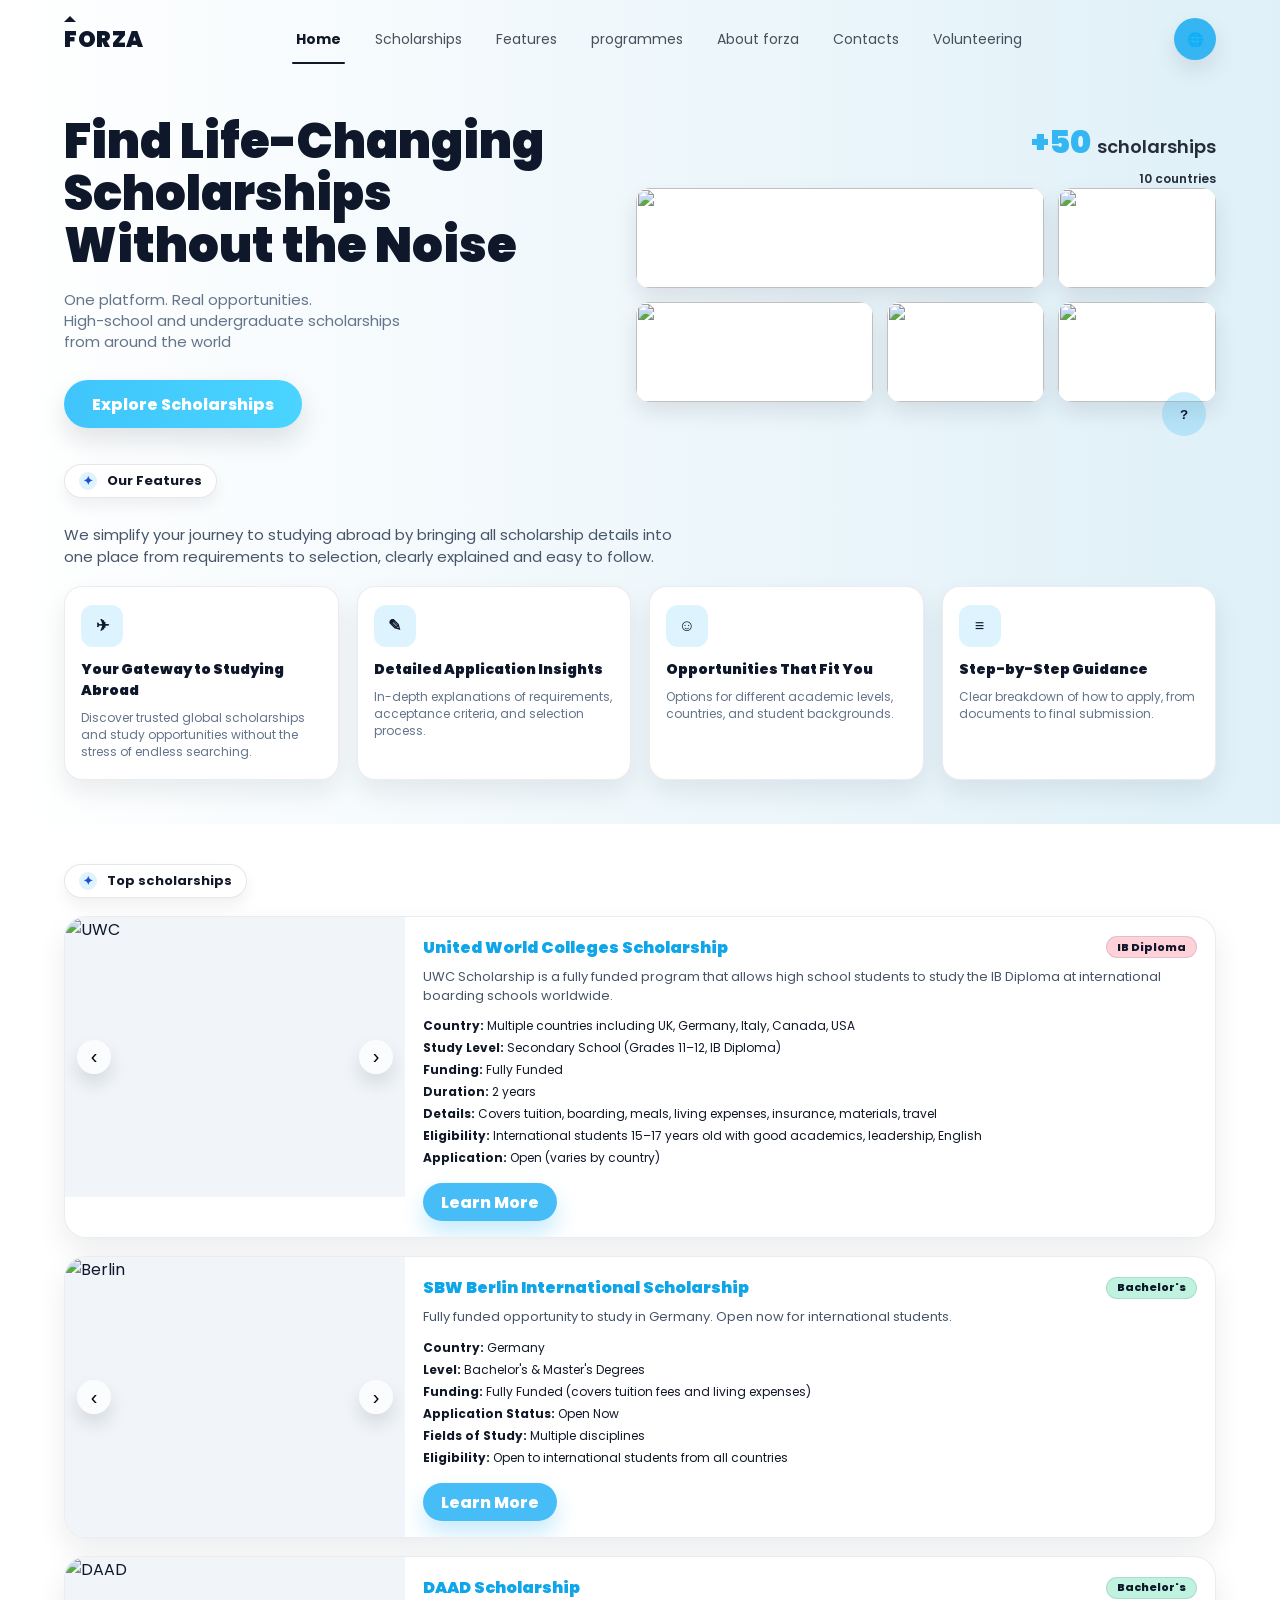
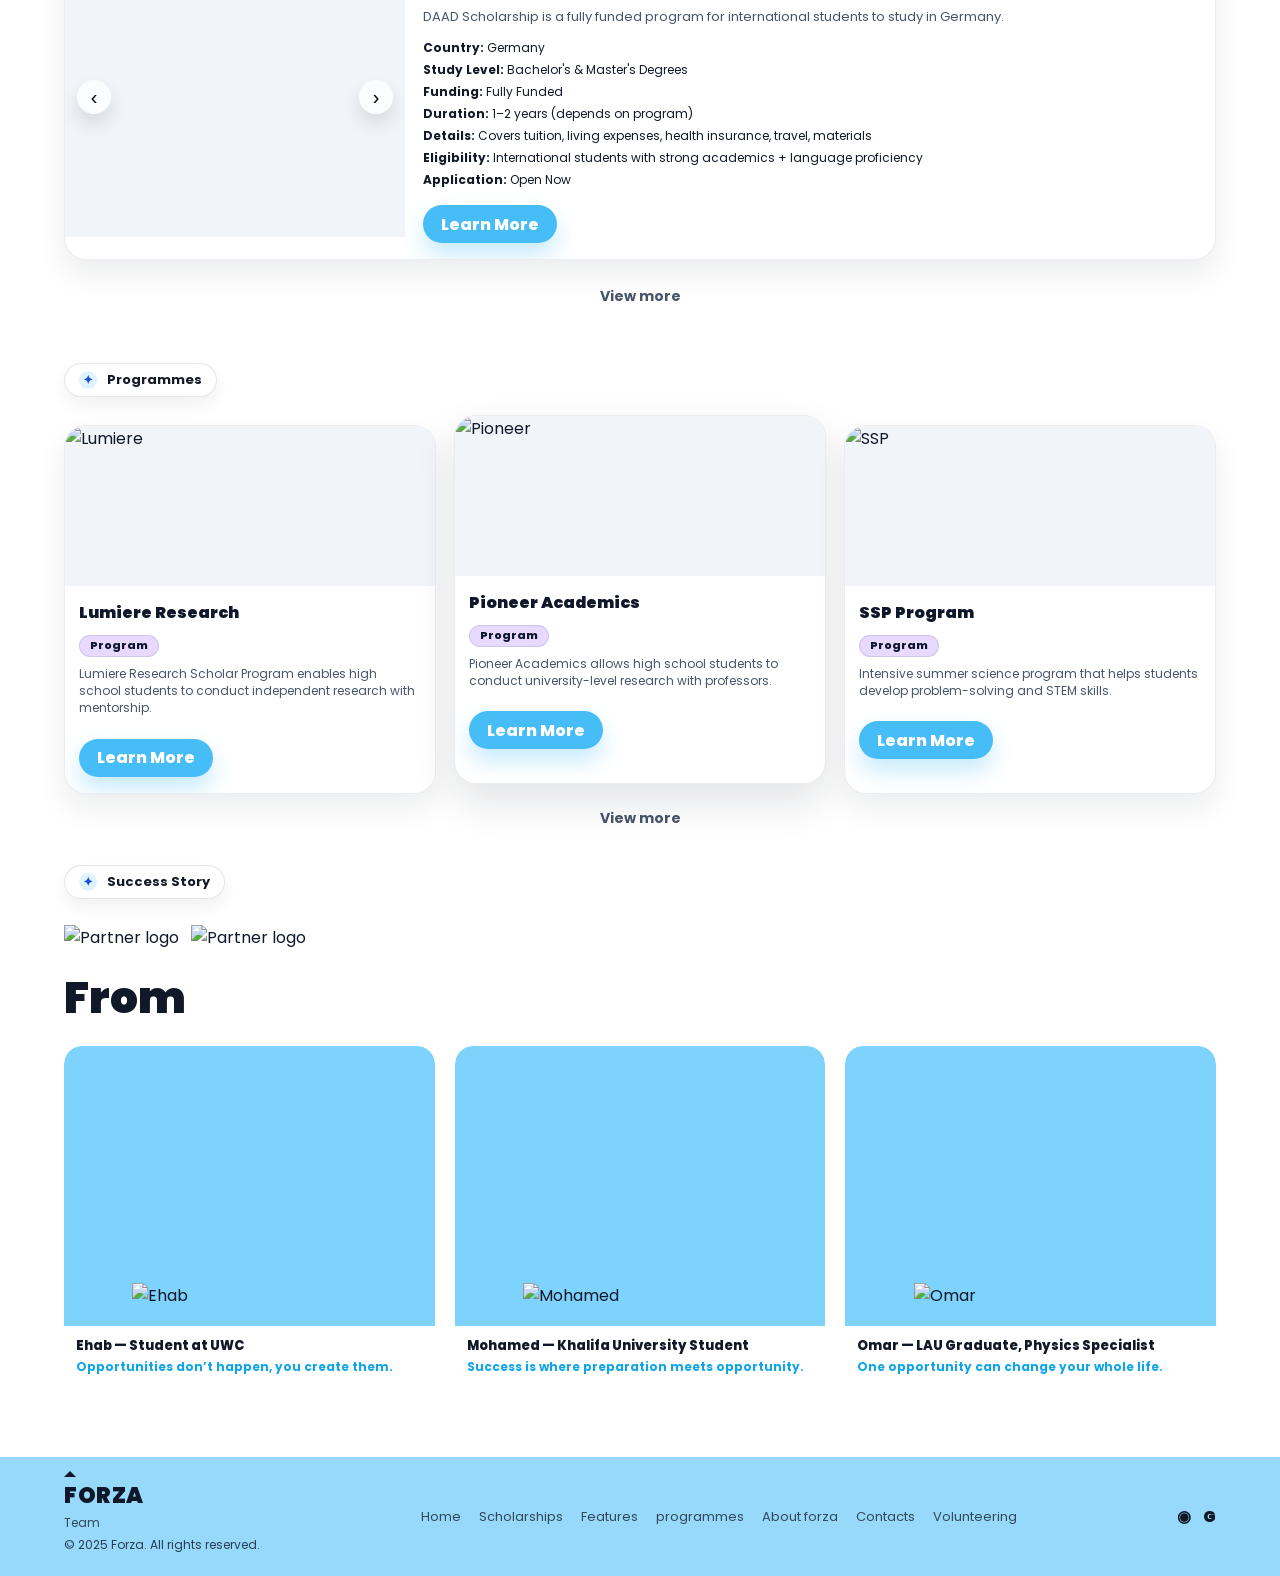
==== index.html @ 394e7336 "0.0.22" ====
<!DOCTYPE html>
<html lang="en">
<head>
  <meta charset="UTF-8" />
  <meta name="viewport" content="width=device-width, initial-scale=1.0" />
  <title>FORZA</title>
  <link rel="preconnect" href="https://fonts.googleapis.com">
  <link rel="preconnect" href="https://fonts.gstatic.com" crossorigin>
  <link href="https://fonts.googleapis.com/css2?family=Poppins:wght@400;600;700;800;900&display=swap" rel="stylesheet">
  <link rel="stylesheet" href="./css/style.css" />
</head>
<body>

  <!-- HERO (Navbar + First Section) -->
  <section class="hero">
    <div class="hero-inner">

      <header class="nav">
        <div class="brand">
          <span class="brand-logo">FORZA</span>
        </div>

        <nav class="nav-links">
          <a class="active" href="#">Home</a>
          <a href="scholarships.html">Scholarships</a>
          <a href="#features">Features</a>
          <a href="programmes.html">programmes</a>
          <a href="#about">About forza</a>
          <a href="#contacts">Contacts</a>
          <a href="volunteering.html">Volunteering</a>
        </nav>

        <div class="nav-actions">
          <button class="lang-btn" aria-label="Language">🌐</button>
        </div>
      </header>

      <div class="hero-grid">
        <div class="hero-left">
          <h1>
            Find Life-Changing Scholarships<br />
            Without the Noise
          </h1>

          <p class="hero-sub">
            One platform. Real opportunities.<br />
            High-school and undergraduate scholarships<br />
            from around the world
          </p>

          <a class="cta" href="scholarships.html">Explore Scholarships</a>
        </div>

        <div class="hero-right">
          <div class="hero-metrics">
            <div class="metric-line">
              <span class="plus">+50</span>
              <span class="label">scholarships</span>
            </div>
            <div class="small">10 countries</div>
          </div>

          <div class="collage" aria-hidden="true">
            <div class="tile tile-1">
              <img src="https://placehold.co/900x450/jpg?text=Campus+1" alt="" />
            </div>
            <div class="tile tile-2">
              <img src="https://placehold.co/450x450/jpg?text=Campus+2" alt="" />
            </div>

            <div class="tile tile-3">
              <img src="https://placehold.co/520x450/jpg?text=Campus+3" alt="" />
            </div>
            <div class="tile tile-4">
              <img src="https://placehold.co/820x450/jpg?text=Campus+4" alt="" />
            </div>
            <div class="tile tile-5">
              <img src="https://placehold.co/450x450/jpg?text=Campus+5" alt="" />
            </div>
          </div>

          <button class="help-fab" title="Help">?</button>
        </div>
      </div>

      <!-- Features pill like screenshot -->
      <div class="pill-row" id="features">
        <span class="pill">
          <span class="pill-dot">✦</span>
          Our Features
        </span>
      </div>

      <!-- Intro text under pill -->
      <p class="section-intro">
        We simplify your journey to studying abroad by bringing all scholarship details into<br />
        one place from requirements to selection, clearly explained and easy to follow.
      </p>

      <!-- 4 feature cards -->
      <div class="feature-grid">
        <div class="feature-card">
          <div class="feature-ic">✈</div>
          <h3>Your Gateway to Studying Abroad</h3>
          <p>Discover trusted global scholarships and study opportunities without the stress of endless searching.</p>
        </div>

        <div class="feature-card">
          <div class="feature-ic">✎</div>
          <h3>Detailed Application Insights</h3>
          <p>In-depth explanations of requirements, acceptance criteria, and selection process.</p>
        </div>

        <div class="feature-card">
          <div class="feature-ic">☺</div>
          <h3>Opportunities That Fit You</h3>
          <p>Options for different academic levels, countries, and student backgrounds.</p>
        </div>

        <div class="feature-card">
          <div class="feature-ic">≡</div>
          <h3>Step-by-Step Guidance</h3>
          <p>Clear breakdown of how to apply, from documents to final submission.</p>
        </div>
      </div>

    </div>
  </section>

  <!-- MAIN BODY -->
  <main class="page">

    <!-- Top scholarships pill -->
    <div class="pill-row">
      <span class="pill">
        <span class="pill-dot">✦</span>
        Top scholarships
      </span>
    </div>

    <!-- scholarships list (3 cards) -->
    <section class="list-stack">

      <!-- Card 1 -->
      <article class="wide-card">
        <div class="wide-media">
          <img src="https://placehold.co/900x520/jpg?text=UWC" alt="UWC" />
          <button class="nav-arrow left" aria-label="prev">‹</button>
          <button class="nav-arrow right" aria-label="next">›</button>
        </div>

        <div class="wide-body">
          <div class="wide-top">
            <h3 class="wide-title">United World Colleges Scholarship</h3>
            <span class="tag pink">IB Diploma</span>
          </div>
          <p class="wide-desc">
            UWC Scholarship is a fully funded program that allows high school students to study the IB Diploma at international boarding schools worldwide.
          </p>

          <div class="wide-meta">
            <p><b>Country:</b> Multiple countries including UK, Germany, Italy, Canada, USA</p>
            <p><b>Study Level:</b> Secondary School (Grades 11–12, IB Diploma)</p>
            <p><b>Funding:</b> Fully Funded</p>
            <p><b>Duration:</b> 2 years</p>
            <p><b>Details:</b> Covers tuition, boarding, meals, living expenses, insurance, materials, travel</p>
            <p><b>Eligibility:</b> International students 15–17 years old with good academics, leadership, English</p>
            <p><b>Application:</b> Open (varies by country)</p>
          </div>

          <a class="btn" href="scholarship-details.html?id=uwc">Learn More</a>
        </div>
      </article>

      <!-- Card 2 -->
      <article class="wide-card">
        <div class="wide-media">
          <img src="https://placehold.co/900x520/jpg?text=Berlin" alt="Berlin" />
          <button class="nav-arrow left" aria-label="prev">‹</button>
          <button class="nav-arrow right" aria-label="next">›</button>
        </div>

        <div class="wide-body">
          <div class="wide-top">
            <h3 class="wide-title">SBW Berlin International Scholarship</h3>
            <span class="tag green">Bachelor's</span>
          </div>
          <p class="wide-desc">
            Fully funded opportunity to study in Germany. Open now for international students.
          </p>

          <div class="wide-meta">
            <p><b>Country:</b> Germany</p>
            <p><b>Level:</b> Bachelor's &amp; Master's Degrees</p>
            <p><b>Funding:</b> Fully Funded (covers tuition fees and living expenses)</p>
            <p><b>Application Status:</b> Open Now</p>
            <p><b>Fields of Study:</b> Multiple disciplines</p>
            <p><b>Eligibility:</b> Open to international students from all countries</p>
          </div>

          <a class="btn" href="scholarship-details.html?id=sbw">Learn More</a>
        </div>
      </article>

      <!-- Card 3 -->
      <article class="wide-card">
        <div class="wide-media">
          <img src="https://placehold.co/900x520/jpg?text=DAAD" alt="DAAD" />
          <button class="nav-arrow left" aria-label="prev">‹</button>
          <button class="nav-arrow right" aria-label="next">›</button>
        </div>

        <div class="wide-body">
          <div class="wide-top">
            <h3 class="wide-title">DAAD Scholarship</h3>
            <span class="tag green">Bachelor's</span>
          </div>
          <p class="wide-desc">
            DAAD Scholarship is a fully funded program for international students to study in Germany.
          </p>

          <div class="wide-meta">
            <p><b>Country:</b> Germany</p>
            <p><b>Study Level:</b> Bachelor's &amp; Master's Degrees</p>
            <p><b>Funding:</b> Fully Funded</p>
            <p><b>Duration:</b> 1–2 years (depends on program)</p>
            <p><b>Details:</b> Covers tuition, living expenses, health insurance, travel, materials</p>
            <p><b>Eligibility:</b> International students with strong academics + language proficiency</p>
            <p><b>Application:</b> Open Now</p>
          </div>

          <a class="btn" href="scholarship-details.html?id=daad">Learn More</a>
        </div>
      </article>

      <div class="view-more-wrap">
        <a class="view-more" href="scholarships.html">View more</a>
      </div>
    </section>

    <!-- Programmes pill -->
    <div class="pill-row">
      <span class="pill">
        <span class="pill-dot">✦</span>
        Programmes
      </span>
    </div>

    <!-- programmes carousel-like row -->
    <section class="program-row">
      <article class="program-card">
        <div class="program-img">
          <img src="https://placehold.co/640x280/png?text=LUMIERE" alt="Lumiere" />
        </div>
        <div class="program-body">
          <h4>Lumiere Research</h4>
          <span class="tag purple">Program</span>
          <p>Lumiere Research Scholar Program enables high school students to conduct independent research with mentorship.</p>
          <a class="btn" href="program-details.html?id=lumiere">Learn More</a>
        </div>
      </article>

      <article class="program-card active">
        <div class="program-img">
          <img src="https://placehold.co/640x280/png?text=Pioneer" alt="Pioneer" />
        </div>
        <div class="program-body">
          <h4>Pioneer Academics</h4>
          <span class="tag purple">Program</span>
          <p>Pioneer Academics allows high school students to conduct university-level research with professors.</p>
          <a class="btn" href="program-details.html?id=pioneer">Learn More</a>
        </div>
      </article>

      <article class="program-card">
        <div class="program-img">
          <img src="https://placehold.co/640x280/png?text=SSP" alt="SSP" />
        </div>
        <div class="program-body">
          <h4>SSP Program</h4>
          <span class="tag purple">Program</span>
          <p>Intensive summer science program that helps students develop problem-solving and STEM skills.</p>
          <a class="btn" href="program-details.html?id=ssp">Learn More</a>
        </div>
      </article>
    </section>

    <div class="view-more-wrap">
      <a class="view-more" href="programmes.html">View more</a>
    </div>

    <!-- Success Story pill -->
    <div class="pill-row">
      <span class="pill">
        <span class="pill-dot">✦</span>
        Success Story
      </span>
    </div>

    <section class="success">
      <div class="success-logos">
        <img src="https://via.placeholder.com/120x40?text=Logo+1" alt="Partner logo" />
        <img src="https://via.placeholder.com/120x40?text=Logo+2" alt="Partner logo" />
      </div>
      <h2 class="success-title">From</h2>

      <div class="success-grid">
        <article class="person-card">
          <div class="person-photo">
            <img src="https://placehold.co/480x560/png?text=Ehab" alt="Ehab" />
          </div>
          <div class="person-info">
            <h4>Ehab — Student at UWC</h4>
            <p class="quote">Opportunities don’t happen, you create them.</p>
          </div>
        </article>

        <article class="person-card">
          <div class="person-photo">
            <img src="https://placehold.co/480x560/png?text=Mohamed" alt="Mohamed" />
          </div>
          <div class="person-info">
            <h4>Mohamed — Khalifa University Student</h4>
            <p class="quote">Success is where preparation meets opportunity.</p>
          </div>
        </article>

        <article class="person-card">
          <div class="person-photo">
            <img src="https://placehold.co/480x560/png?text=Omar" alt="Omar" />
          </div>
          <div class="person-info">
            <h4>Omar — LAU Graduate, Physics Specialist</h4>
            <p class="quote">One opportunity can change your whole life.</p>
          </div>
        </article>
      </div>
    </section>

  </main>

  <!-- Footer -->
  <footer class="footer">
    <div class="footer-inner">
      <div class="footer-left">
        <div class="brand-logo">FORZA</div>
        <a class="footer-team" href="team.html">Team</a>
        <div class="copy">© 2025 Forza. All rights reserved.</div>
      </div>

      <nav class="footer-links">
        <a href="#">Home</a>
        <a href="scholarships.html">Scholarships</a>
        <a href="#features">Features</a>
        <a href="programmes.html">programmes</a>
        <a href="#about">About forza</a>
        <a href="#contacts">Contacts</a>
        <a href="volunteering.html">Volunteering</a>
      </nav>

      <div class="footer-icons">
        <span class="ico">◉</span>
        <span class="ico">G</span>
      </div>
    </div>
  </footer>

</body>
</html>
---- css/style.css ----
/* style.css */
:root{
  --hero-bg: #dff0f8;          /* background زي الصورة */
  --text: #0f172a;
  --muted: #475569;
  --primary: #46bdf6;
  --shadow: 0 12px 26px rgba(15, 23, 42, 0.12);
  --shadow-soft: 0 10px 22px rgba(15, 23, 42, 0.10);
}

*{ box-sizing: border-box; }

body{
  margin:0;
  font-family: 'Poppins', Arial, sans-serif;
  color: var(--text);
}

/* Full width hero */
.hero{
  /* gradient from white to light blue like screenshot */
  background: linear-gradient(90deg, #ffffff 0%, #dff0f8 100%);
  padding-bottom: 28px;
}

.hero-inner{
  width: 100%;
  padding-left: clamp(24px, 5vw, 64px);
  padding-right: clamp(24px, 5vw, 64px);
  padding-top: 18px;
}

/* NAV */
.nav{
  display:flex;
  align-items:center;
  justify-content:space-between;
  gap: 18px;
}

.brand-logo{
  font-weight: 900;
  letter-spacing: .5px;
  font-size: 22px;
  position: relative;
}
.brand-logo::before{
  content: '';
  position: absolute;
  top: -8px;
  left: 0;
  width: 0;
  height: 0;
  border-left: 6px solid transparent;
  border-right: 6px solid transparent;
  border-bottom: 6px solid #111827;
}

.nav-links{
  display:flex;
  gap: 26px;
  align-items:center;
  font-size: 14px;
}

.nav-links a{
  text-decoration:none;
  color:#111827;
  opacity:.75;
  position:relative;
  padding: 8px 4px;
  transition: opacity 0.2s;
}
.nav-links a:hover{
  opacity: 1;
}

.nav-links a.active{
  opacity: 1;
  font-weight: 700;
}

.nav-links a.active::after{
  content:"";
  position:absolute;
  left:0; right:0;
  height:2px;
  bottom:-6px;
  background:#111827;
  border-radius: 999px;
}

.nav-actions{
  display:flex;
  align-items:center;
  gap: 12px;
}

.lang-btn{
  width: 42px;
  height: 42px;
  border-radius: 999px;
  border: none;
  background: #35b6f3;
  color: white;
  font-weight: 800;
  box-shadow: var(--shadow-soft);
  cursor:pointer;
}

/* HERO GRID */
.hero-grid{
  display:grid;
  grid-template-columns: 1.05fr 1fr;
  gap: 18px;
  align-items:start;
  padding-top: 56px;
}

/* LEFT */
.hero-left h1{
  font-size: 48px;
  line-height: 1.08;
  margin: 0 0 18px 0;
  font-weight: 900;
}

.hero-sub{
  margin: 0 0 28px 0;
  color: #64748b;
  line-height: 1.4;
  font-size: 15px;
}

.cta{
  display:inline-flex;
  align-items:center;
  justify-content:center;
  height: 48px;
  padding: 0 28px;
  border-radius: 999px;
  background: linear-gradient(90deg, #3fc5fb 0%, #4ad4ff 100%);
  color: white;
  font-weight: 800;
  text-decoration:none;
  box-shadow: var(--shadow);
  transition: transform 0.2s, box-shadow 0.2s;
}
.cta:hover{
  transform: translateY(-2px);
  box-shadow: 0 16px 36px rgba(15,23,42,.15);
}

/* RIGHT */
.hero-right{
  position: relative;
  min-height: 330px;
}

.hero-metrics{
  position:absolute;
  right: 0;
  top: 2px;
  text-align:right;
}

.metric-line{
  font-size: 32px;
  font-weight: 900;
  display:flex;
  gap: 6px;
  justify-content:flex-end;
  align-items:baseline;
}
.metric-line .label{
  font-size: 18px;
  font-weight: 600;
  opacity: 0.9;
}

.metric-line .plus{ color: #34b6f3; }
.metric-line .label{ color:#111827; }

.hero-metrics .small{
  margin-top: 4px;
  font-size: 12px;
  color:#111827;
  font-weight: 600;
  opacity: 0.9;
}

/* Collage: 2 tiles فوق + 3 تحت */
.collage{
  position: absolute;
  right: 0;
  top: 72px;
  width: 580px;
  display:grid;
  grid-template-columns: 1.5fr 1fr 1fr;
  grid-template-rows: 100px 100px;
  gap: 14px;
}

.tile{
  border-radius: 14px;
  overflow:hidden;
  background:#fff;
  box-shadow: var(--shadow-soft);
}

.tile img{
  width:100%;
  height:100%;
  object-fit: cover;
  display:block;
}

/* placement like screenshot */
.tile-1{ grid-column: 1 / 3; grid-row: 1; }
.tile-2{ grid-column: 3; grid-row: 1; }
.tile-3{ grid-column: 1; grid-row: 2; }
.tile-4{ grid-column: 2 / 3; grid-row: 2; }
.tile-5{ grid-column: 3; grid-row: 2; }

.help-fab{
  position:absolute;
  right: 10px;
  bottom: 10px;
  width: 44px;
  height: 44px;
  border-radius: 999px;
  border:none;
  background: rgba(53,182,243,.25);
  color:#0f172a;
  font-weight: 900;
  cursor:pointer;
}

/* Responsive */
@media (max-width: 980px){
  .hero-grid{ grid-template-columns: 1fr; }
  .hero-right{ min-height: 280px; }
  .collage{ position:relative; top: 18px; width: 100%; max-width: 520px; }
  .hero-metrics{ position:relative; text-align:left; right:auto; }
  .metric-line{ justify-content:flex-start; }
  .nav-links{ display:none; } /* optional: hide links on small screens */
}
/* ===== Page sections below hero ===== */
.page{
  background: #ffffff;
  padding: 22px clamp(24px, 5vw, 64px) 40px;
}

/* Pills */
.pill-row{
  padding: 18px 0;
}

.pill{
  display:inline-flex;
  align-items:center;
  gap: 10px;
  height: 34px;
  padding: 0 14px;
  border-radius: 999px;
  border: 1px solid rgba(15,23,42,.10);
  background: #ffffff;
  box-shadow: 0 8px 16px rgba(15,23,42,.06);
  font-size: 13px;
  font-weight: 700;
  color:#111827;
}
.pill-dot{
  width: 18px;
  height: 18px;
  display:inline-flex;
  align-items:center;
  justify-content:center;
  border-radius: 999px;
  background: rgba(70,189,246,.18);
  color:#1d4ed8;
  font-size: 12px;
}

/* Section intro under features pill (in hero) */
.section-intro{
  margin: 8px 0 18px;
  color: #475569;
  line-height: 1.45;
  font-size: 15px;
}

/* Feature cards */
.feature-grid{
  display:grid;
  grid-template-columns: repeat(4, minmax(0, 1fr));
  gap: 18px;
  margin-top: 10px;
  padding-bottom: 16px;
}
.feature-card{
  background:#fff;
  border: 1px solid rgba(15,23,42,.08);
  border-radius: 18px;
  padding: 18px 16px;
  box-shadow: 0 12px 26px rgba(15,23,42,.08);
  min-height: 150px;
}
.feature-ic{
  width: 42px;
  height: 42px;
  border-radius: 12px;
  background: rgba(70,189,246,.18);
  display:flex;
  align-items:center;
  justify-content:center;
  font-weight: 900;
  margin-bottom: 12px;
}
.feature-card h3{
  margin: 0 0 8px;
  font-size: 14px;
  font-weight: 900;
}
.feature-card p{
  margin: 0;
  color:#64748b;
  font-size: 12px;
  line-height: 1.45;
}

/* Scholarships list (wide cards) */
.list-stack{
  display:flex;
  flex-direction:column;
  gap: 18px;
  padding-bottom: 20px;
}

.wide-card{
  background:#fff;
  border: 1px solid rgba(15,23,42,.08);
  border-radius: 22px;
  display:grid;
  grid-template-columns: 340px 1fr;
  overflow:hidden;
  box-shadow: 0 14px 30px rgba(15,23,42,.08);
  align-items:start;
}

.wide-media{
  position:relative;
  background:#f1f5f9;
  height: 280px;
  min-width: 340px;
}
.wide-media img{
  width:100%;
  height:100%;
  object-fit:cover;
  display:block;
}

.nav-arrow{
  position:absolute;
  top:50%;
  transform: translateY(-50%);
  width: 34px;
  height: 34px;
  border-radius: 999px;
  border:none;
  background: rgba(255,255,255,.7);
  box-shadow: 0 10px 18px rgba(15,23,42,.12);
  font-size: 20px;
  cursor:pointer;
}
.nav-arrow.left{ left: 12px; }
.nav-arrow.right{ right: 12px; }

.wide-body{
  padding: 18px 18px 16px;
}

.wide-top{
  display:flex;
  align-items:center;
  justify-content:space-between;
  gap: 10px;
}
.wide-title{
  margin:0;
  font-size: 16px;
  font-weight: 900;
  color:#0ea5e9;
}
.wide-desc{
  margin: 8px 0 12px;
  color:#475569;
  font-size: 13px;
  line-height: 1.45;
}
.wide-meta p{
  margin: 4px 0;
  font-size: 12px;
  color:#111827;
}
.wide-meta b{ color:#111827; }

.tag{
  display:inline-flex;
  align-items:center;
  height: 22px;
  padding: 0 10px;
  border-radius: 999px;
  font-size: 11px;
  font-weight: 800;
  border: 1px solid rgba(15,23,42,.10);
}
.tag.pink{ background: #ffd1d8; }
.tag.green{ background: #bff3df; }
.tag.purple{ background: #e7d9ff; }

.btn{
  display:inline-flex;
  align-items:center;
  justify-content:center;
  height: 38px;
  padding: 0 18px;
  border-radius: 999px;
  background: #46bdf6;
  color:#fff;
  text-decoration:none;
  font-weight: 800;
  margin-top: 12px;
  box-shadow: 0 12px 22px rgba(70,189,246,.30);
}

.view-more-wrap{
  display:flex;
  justify-content:center;
  padding: 8px 0 18px;
}
.view-more{
  color:#475569;
  text-decoration:none;
  font-size: 14px;
  font-weight: 700;
}

/* Programmes row */
.program-row{
  display:grid;
  grid-template-columns: repeat(3, minmax(0, 1fr));
  gap: 18px;
  padding: 10px 0 6px;
}
.program-card{
  border-radius: 22px;
  border: 1px solid rgba(15,23,42,.08);
  background:#fff;
  box-shadow: 0 14px 30px rgba(15,23,42,.08);
  overflow:hidden;
  position:relative;
  transform: translateY(0);
}
.program-card.active{
  transform: translateY(-10px);
  box-shadow: 0 18px 40px rgba(15,23,42,.12);
}
.program-img{
  height: 160px;
  background:#f1f5f9;
}
.program-img img{
  width:100%;
  height:100%;
  object-fit:cover;
  display:block;
}
.program-body{
  padding: 14px 14px 16px;
}
.program-body h4{
  margin:0 0 6px;
  font-weight: 900;
  color:#0f172a;
}
.program-body p{
  margin: 8px 0 10px;
  color:#475569;
  font-size: 12px;
  line-height: 1.45;
}

/* Success story */
.success{
  padding: 8px 0 30px;
}
.success-logos{
  display:flex;
  gap: 12px;
  align-items:center;
  margin-bottom: 8px;
}
.success-logos img{
  height: 32px;
  object-fit: contain;
}
.success-title{
  margin: 4px 0 16px;
  font-size: 44px;
  font-weight: 900;
  color:#111827;
}
.success-grid{
  display:grid;
  grid-template-columns: repeat(3, minmax(0, 1fr));
  gap: 20px;
}
.person-card{
  border-radius: 18px;
  overflow:hidden;
  background:#fff;
}
.person-photo{
  background: #7dd3fc;
  border-radius: 18px 18px 0 0;
  padding: 18px;
  height: 280px;
  display:flex;
  align-items:flex-end;
  justify-content:center;
}
.person-photo img{
  width: 70%;
  height: auto;
  display:block;
}
.person-info{
  padding: 12px 12px 12px;
  background: #fff;
}
.person-info h4{
  margin: 0 0 6px;
  font-size: 13px;
  font-weight: 800;
  color:#111827;
  line-height: 1.2;
}
.quote{
  margin:0;
  font-size: 12px;
  color:#0ea5e9;
  font-weight: 700;
  line-height: 1.3;
}

/* Footer */
.footer{
  background: #97d9fa;
  padding: 22px clamp(24px, 5vw, 64px);
}
.footer-inner{
  display:flex;
  align-items:center;
  justify-content:space-between;
  gap: 18px;
}
.footer-left {
  display:flex;
  flex-direction:column;
  gap: 4px;
}
.footer-team{
  font-size: 12px;
  color:#111827;
  opacity:.75;
  text-decoration:none;
  margin-top:-2px;
  transition: opacity 0.2s;
}
.footer-team:hover{ opacity: 1; }
.footer-left .copy{
  font-size: 12px;
  color:#111827;
  opacity:.8;
  margin: 0;
}
.footer-links{
  display:flex;
  gap: 18px;
  font-size: 13px;
  margin: 0;
  list-style: none;
}
.footer-links a{
  text-decoration:none;
  color:#111827;
  opacity:.75;
  transition: opacity 0.2s;
}
.footer-links a:hover{
  opacity: 1;
}
.footer-icons{
  display:flex;
  gap: 12px;
  font-weight: 900;
  color:#111827;
}

/* Responsive */
@media (max-width: 1100px){
  .feature-grid{ grid-template-columns: repeat(2, 1fr); }
  .program-row{ grid-template-columns: 1fr; }
  .success-grid{ grid-template-columns: 1fr; }
  .wide-card{ grid-template-columns: 1fr; }
  .wide-media{ height: 210px; }
}
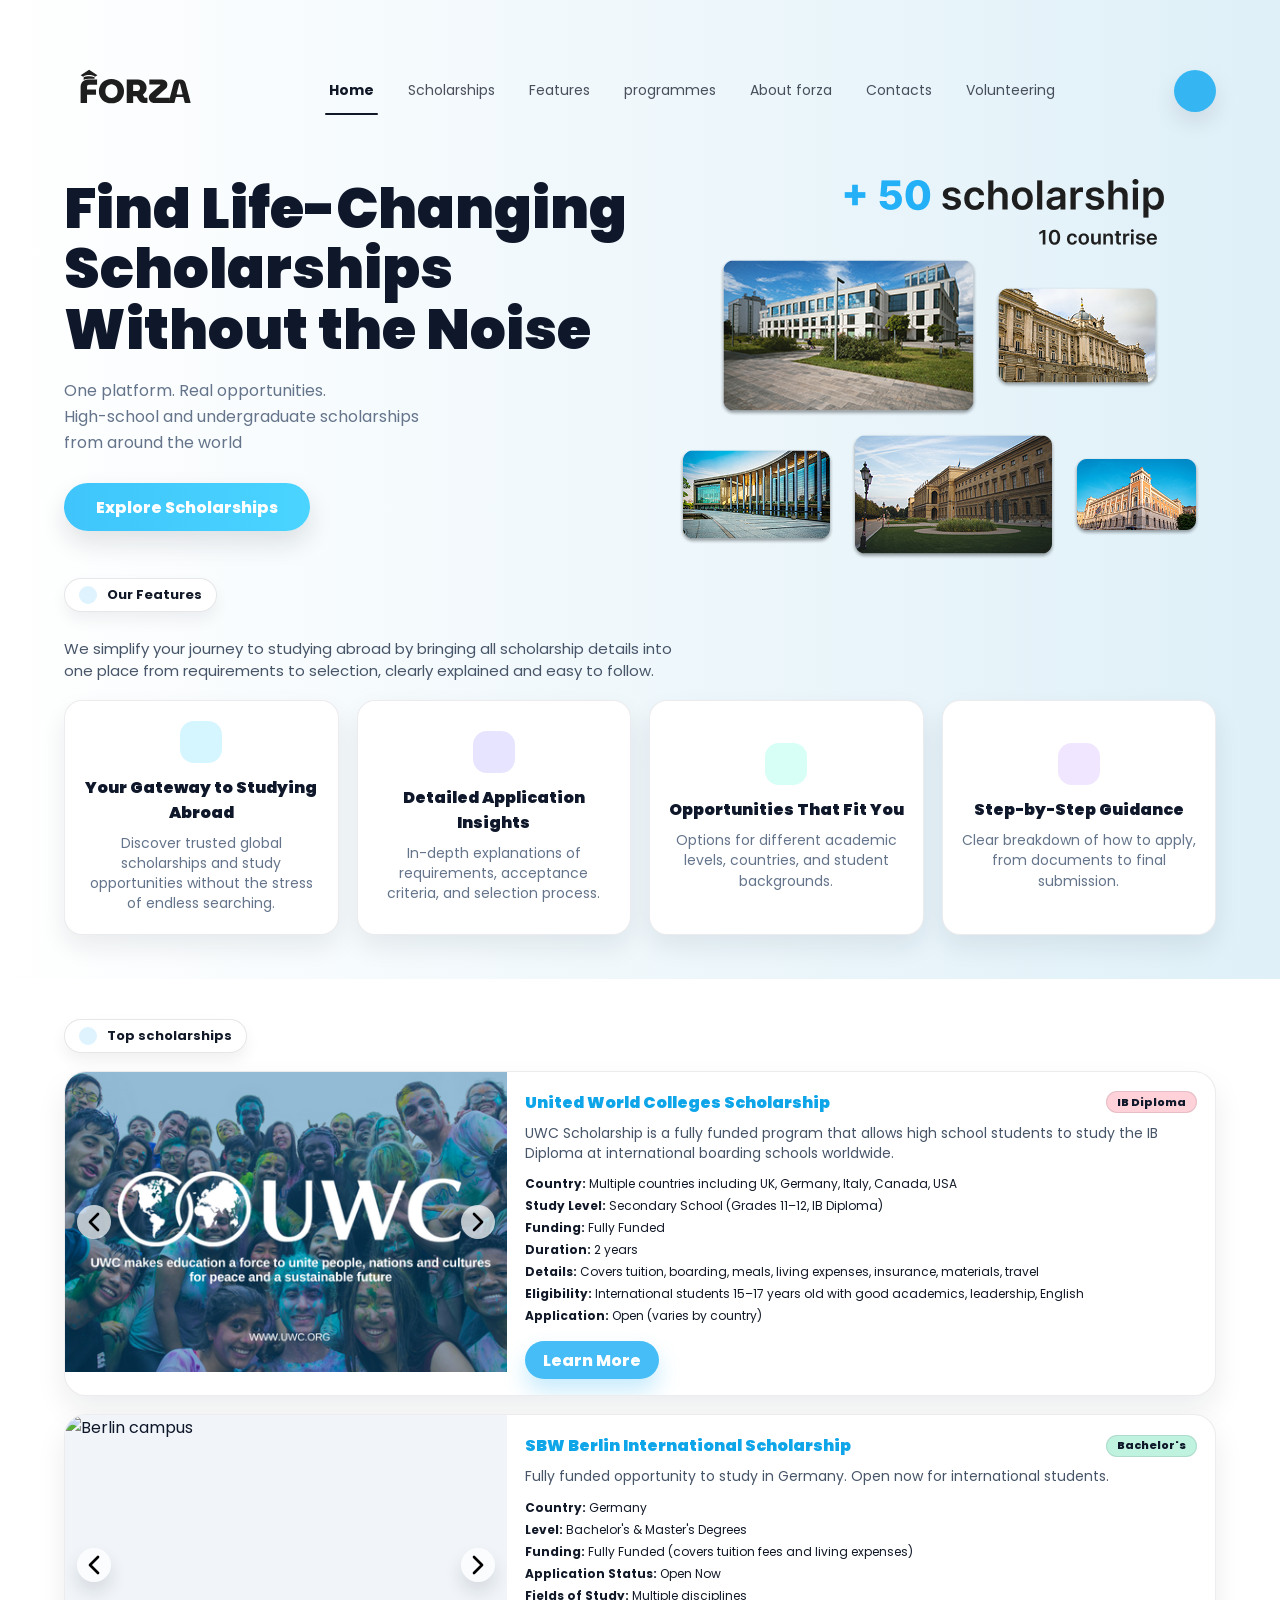
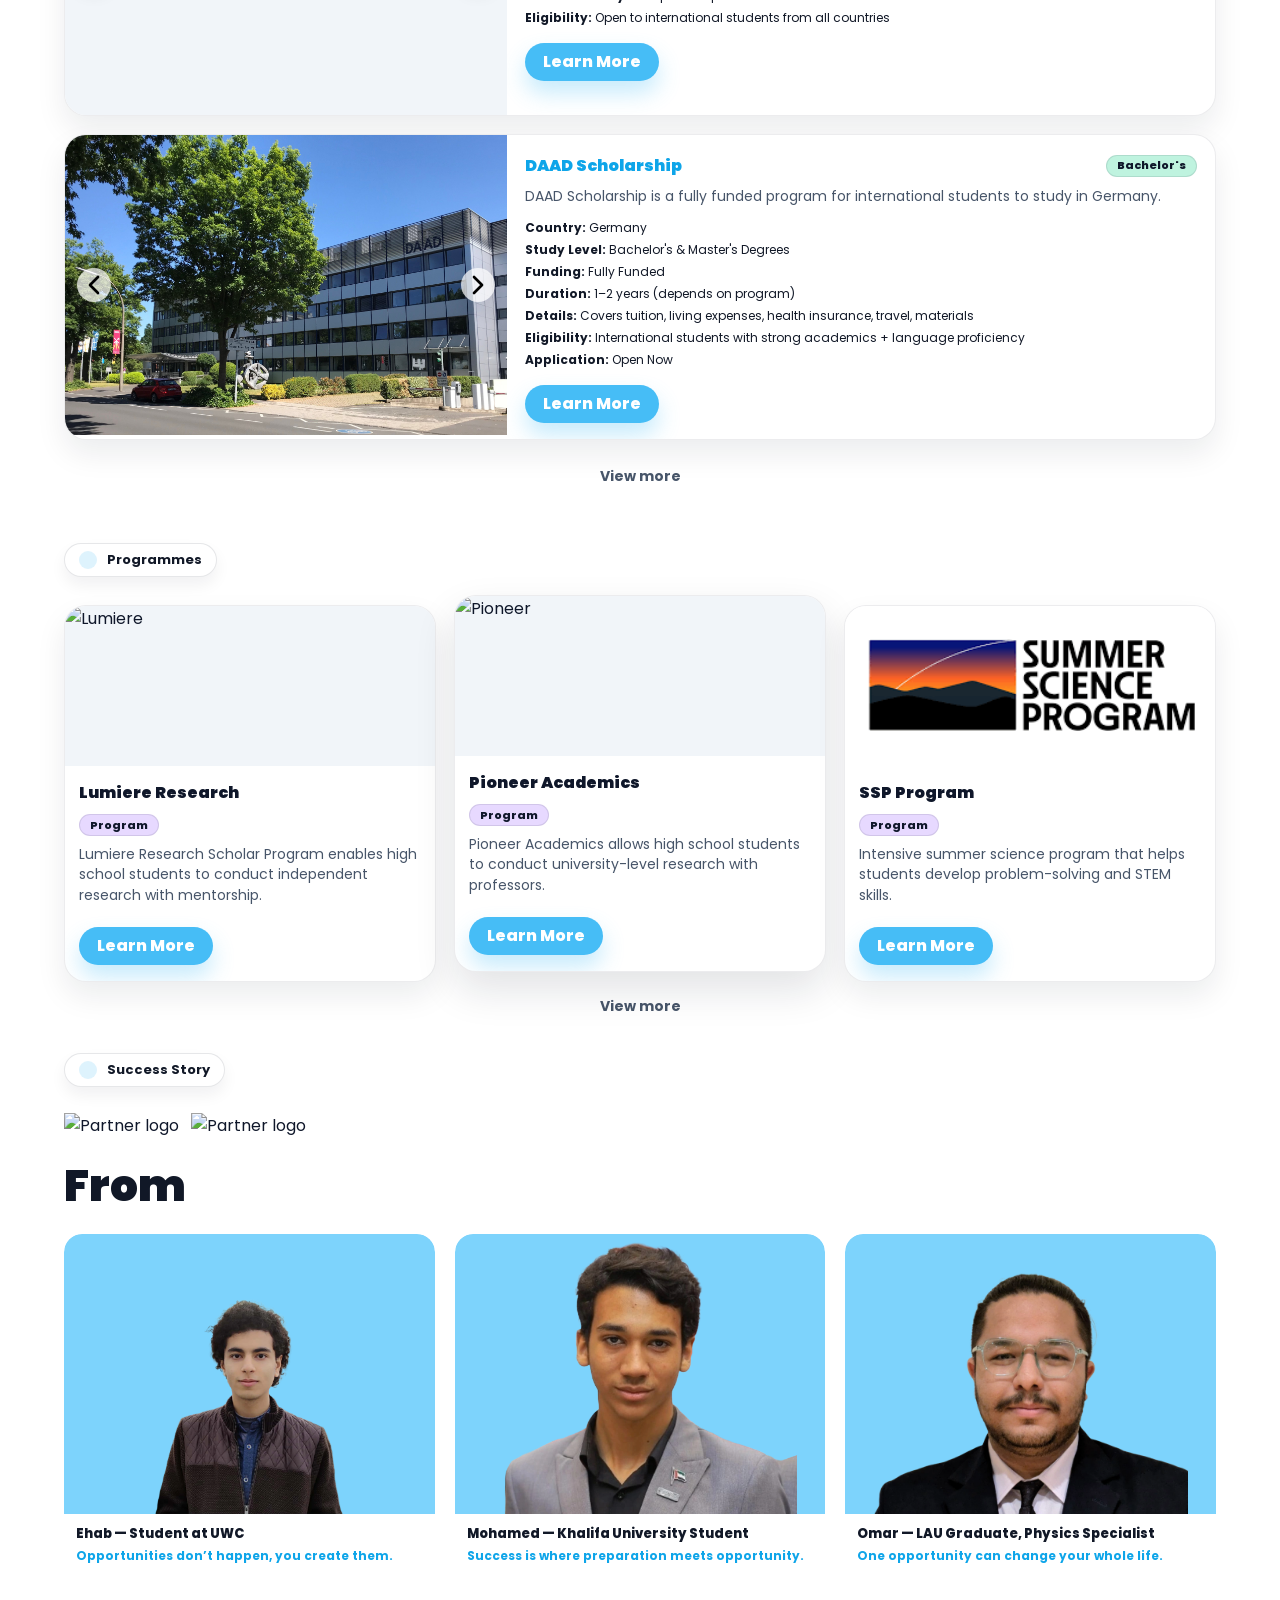
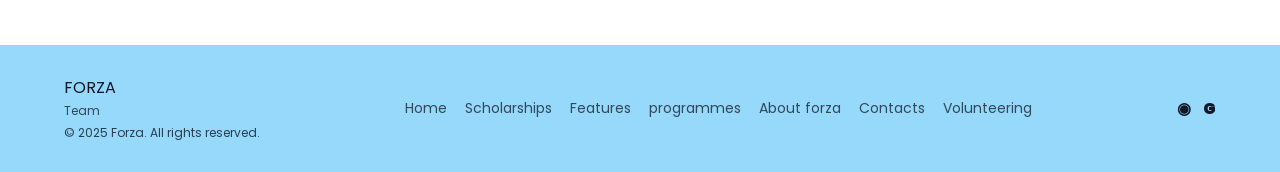
==== commit 9727678b: "1.0.0" ====
--- a/index.html
+++ b/index.html
@@ -1,27 +1,482 @@
-<!DOCTYPE html>
+<!doctype html>
 <html lang="en">
-<head>
-  <meta charset="UTF-8" />
-  <meta name="viewport" content="width=device-width, initial-scale=1.0" />
-  <title>FORZA</title>
-  <link rel="preconnect" href="https://fonts.googleapis.com">
-  <link rel="preconnect" href="https://fonts.gstatic.com" crossorigin>
-  <link href="https://fonts.googleapis.com/css2?family=Poppins:wght@400;600;700;800;900&display=swap" rel="stylesheet">
-  <link rel="stylesheet" href="./css/style.css" />
-</head>
-<body>
-
-  <!-- HERO (Navbar + First Section) -->
-  <section class="hero">
-    <div class="hero-inner">
-
-      <header class="nav">
-        <div class="brand">
-          <span class="brand-logo">FORZA</span>
-        </div>
-
-        <nav class="nav-links">
-          <a class="active" href="#">Home</a>
+  <head>
+    <meta charset="UTF-8" />
+    <meta name="viewport" content="width=device-width, initial-scale=1.0" />
+    <title>FORZA</title>
+    <link rel="preconnect" href="https://fonts.googleapis.com" />
+    <link rel="preconnect" href="https://fonts.gstatic.com" crossorigin />
+    <link
+      href="https://fonts.googleapis.com/css2?family=Poppins:wght@400;600;700;800;900&display=swap"
+      rel="stylesheet"
+    />
+    <link rel="stylesheet" href="./css/style.css" />
+    <script
+      src="https://code.iconify.design/2/2.2.1/iconify.min.js"
+      defer
+    ></script>
+  </head>
+  <body>
+    <!-- HERO (Navbar + First Section) -->
+    <section class="hero">
+      <div class="hero-inner">
+        <header class="nav">
+          <div class="brand">
+            <a class="brand-logo" href="index.html" aria-label="FORZA home">
+              <img src="assets/logo.svg" alt="FORZA" />
+            </a>
+          </div>
+
+          <nav class="nav-links">
+            <a class="active" href="#">Home</a>
+            <a href="/sites/scholarships.html">Scholarships</a>
+            <a href="#features">Features</a>
+            <a href="programmes.html">programmes</a>
+            <a href="#about">About forza</a>
+            <a href="#contacts">Contacts</a>
+            <a href="volunteering.html">Volunteering</a>
+          </nav>
+
+          <div class="nav-actions">
+            <button class="lang-btn" aria-label="Change language">
+              <span
+                style="font-size: large"
+                class="iconify"
+                data-icon="garden:translation-exists-fill-16"
+                data-inline="false"
+              ></span>
+            </button>
+          </div>
+        </header>
+
+        <div class="hero-grid">
+          <div class="hero-left">
+            <h1>
+              Find Life-Changing Scholarships<br />
+              Without the Noise
+            </h1>
+
+            <p class="hero-sub">
+              One platform. Real opportunities.<br />
+              High-school and undergraduate scholarships<br />
+              from around the world
+            </p>
+
+            <a class="cta" href="scholarships.html">Explore Scholarships</a>
+          </div>
+
+          <div class="hero-right">
+            <img src="/assets/icons/photos.png" alt="" aria-hidden="true" />
+          </div>
+        </div>
+
+        <!-- Features pill like screenshot -->
+        <div class="pill-row" id="features">
+          <span class="pill">
+            <span class="pill-dot">
+              <span
+                class="iconify"
+                data-icon="pajamas:work-item-feature"
+                data-inline="false"
+              ></span>
+            </span>
+            Our Features
+          </span>
+        </div>
+
+        <!-- Intro text under pill -->
+        <p class="section-intro">
+          We simplify your journey to studying abroad by bringing all
+          scholarship details into<br />
+          one place from requirements to selection, clearly explained and easy
+          to follow.
+        </p>
+
+        <!-- 4 feature cards -->
+        <div class="feature-grid">
+          <div class="feature-card">
+            <div class="feature-ic feature-ic--blue">
+              <span
+                class="iconify"
+                data-icon="clarity:plane-solid"
+                data-inline="false"
+              ></span>
+            </div>
+            <h3>Your Gateway to Studying Abroad</h3>
+            <p>
+              Discover trusted global scholarships and study opportunities
+              without the stress of endless searching.
+            </p>
+          </div>
+
+          <div class="feature-card">
+            <div class="feature-ic feature-ic--indigo">
+              <span
+                class="iconify"
+                data-icon="si:edit-detailed-fill"
+                data-inline="false"
+              ></span>
+            </div>
+            <h3>Detailed Application Insights</h3>
+            <p>
+              In-depth explanations of requirements, acceptance criteria, and
+              selection process.
+            </p>
+          </div>
+
+          <div class="feature-card">
+            <div class="feature-ic feature-ic--teal">
+              <span
+                class="iconify"
+                data-icon="streamline-plump:global-learning-remix"
+                data-inline="false"
+              ></span>
+            </div>
+            <h3>Opportunities That Fit You</h3>
+            <p>
+              Options for different academic levels, countries, and student
+              backgrounds.
+            </p>
+          </div>
+
+          <div class="feature-card">
+            <div class="feature-ic feature-ic--purple">
+              <span
+                class="iconify"
+                data-icon="icon-park-solid:guide-board"
+                data-inline="false"
+              ></span>
+            </div>
+            <h3>Step-by-Step Guidance</h3>
+            <p>
+              Clear breakdown of how to apply, from documents to final
+              submission.
+            </p>
+          </div>
+        </div>
+      </div>
+    </section>
+
+    <!-- MAIN BODY -->
+    <main class="page">
+      <!-- Top scholarships pill -->
+      <div class="pill-row">
+        <span class="pill">
+          <span class="pill-dot">
+            <span
+              class="iconify"
+              data-icon="pajamas:work-item-feature"
+              data-inline="false"
+            ></span>
+          </span>
+          Top scholarships
+        </span>
+      </div>
+
+      <!-- scholarships list (3 cards) -->
+      <section class="list-stack">
+        <!-- Card 1 -->
+        <article class="wide-card">
+          <div class="wide-media">
+            <img src="/assets/icons/UWC.png" alt="UWC campus" />
+            <button class="nav-arrow left" aria-label="Previous">
+              <img
+                src="assets/icons/chevron-left.svg"
+                alt=""
+                aria-hidden="true"
+              />
+            </button>
+            <button class="nav-arrow right" aria-label="Next">
+              <img
+                src="assets/icons/chevron-right.svg"
+                alt=""
+                aria-hidden="true"
+              />
+            </button>
+          </div>
+
+          <div class="wide-body">
+            <div class="wide-top">
+              <h3 class="wide-title">United World Colleges Scholarship</h3>
+              <span class="tag pink">IB Diploma</span>
+            </div>
+            <p class="wide-desc">
+              UWC Scholarship is a fully funded program that allows high school
+              students to study the IB Diploma at international boarding schools
+              worldwide.
+            </p>
+
+            <div class="wide-meta">
+              <p>
+                <b>Country:</b> Multiple countries including UK, Germany, Italy,
+                Canada, USA
+              </p>
+              <p>
+                <b>Study Level:</b> Secondary School (Grades 11–12, IB Diploma)
+              </p>
+              <p><b>Funding:</b> Fully Funded</p>
+              <p><b>Duration:</b> 2 years</p>
+              <p>
+                <b>Details:</b> Covers tuition, boarding, meals, living
+                expenses, insurance, materials, travel
+              </p>
+              <p>
+                <b>Eligibility:</b> International students 15–17 years old with
+                good academics, leadership, English
+              </p>
+              <p><b>Application:</b> Open (varies by country)</p>
+            </div>
+
+            <a class="btn" href="scholarship-details.html?id=uwc">Learn More</a>
+          </div>
+        </article>
+
+        <!-- Card 2 -->
+        <article class="wide-card">
+          <div class="wide-media">
+            <img src="/assets/icons/Berlin.jpg" alt="Berlin campus" />
+            <button class="nav-arrow left" aria-label="Previous">
+              <img
+                src="assets/icons/chevron-left.svg"
+                alt=""
+                aria-hidden="true"
+              />
+            </button>
+            <button class="nav-arrow right" aria-label="Next">
+              <img
+                src="assets/icons/chevron-right.svg"
+                alt=""
+                aria-hidden="true"
+              />
+            </button>
+          </div>
+
+          <div class="wide-body">
+            <div class="wide-top">
+              <h3 class="wide-title">SBW Berlin International Scholarship</h3>
+              <span class="tag green">Bachelor's</span>
+            </div>
+            <p class="wide-desc">
+              Fully funded opportunity to study in Germany. Open now for
+              international students.
+            </p>
+
+            <div class="wide-meta">
+              <p><b>Country:</b> Germany</p>
+              <p><b>Level:</b> Bachelor's &amp; Master's Degrees</p>
+              <p>
+                <b>Funding:</b> Fully Funded (covers tuition fees and living
+                expenses)
+              </p>
+              <p><b>Application Status:</b> Open Now</p>
+              <p><b>Fields of Study:</b> Multiple disciplines</p>
+              <p>
+                <b>Eligibility:</b> Open to international students from all
+                countries
+              </p>
+            </div>
+
+            <a class="btn" href="scholarship-details.html?id=sbw">Learn More</a>
+          </div>
+        </article>
+
+        <!-- Card 3 -->
+        <article class="wide-card">
+          <div class="wide-media">
+            <img src="/assets/icons/DAAD.jpg" alt="DAAD scholarship campus" />
+            <button class="nav-arrow left" aria-label="Previous">
+              <img
+                src="assets/icons/chevron-left.svg"
+                alt=""
+                aria-hidden="true"
+              />
+            </button>
+            <button class="nav-arrow right" aria-label="Next">
+              <img
+                src="assets/icons/chevron-right.svg"
+                alt=""
+                aria-hidden="true"
+              />
+            </button>
+          </div>
+
+          <div class="wide-body">
+            <div class="wide-top">
+              <h3 class="wide-title">DAAD Scholarship</h3>
+              <span class="tag green">Bachelor's</span>
+            </div>
+            <p class="wide-desc">
+              DAAD Scholarship is a fully funded program for international
+              students to study in Germany.
+            </p>
+
+            <div class="wide-meta">
+              <p><b>Country:</b> Germany</p>
+              <p><b>Study Level:</b> Bachelor's &amp; Master's Degrees</p>
+              <p><b>Funding:</b> Fully Funded</p>
+              <p><b>Duration:</b> 1–2 years (depends on program)</p>
+              <p>
+                <b>Details:</b> Covers tuition, living expenses, health
+                insurance, travel, materials
+              </p>
+              <p>
+                <b>Eligibility:</b> International students with strong academics
+                + language proficiency
+              </p>
+              <p><b>Application:</b> Open Now</p>
+            </div>
+
+            <a class="btn" href="scholarship-details.html?id=daad"
+              >Learn More</a
+            >
+          </div>
+        </article>
+
+        <div class="view-more-wrap">
+          <a class="view-more" href="scholarships.html">View more</a>
+        </div>
+      </section>
+
+      <!-- Programmes pill -->
+      <div class="pill-row">
+        <span class="pill">
+          <span class="pill-dot">
+            <span
+              class="iconify"
+              data-icon="pajamas:work-item-feature"
+              data-inline="false"
+            ></span>
+          </span>
+          Programmes
+        </span>
+      </div>
+
+      <!-- programmes carousel-like row -->
+      <section class="program-row">
+        <article class="program-card">
+          <div class="program-img">
+            <img src="/assets/icons/Lumiere.png" alt="Lumiere" />
+          </div>
+          <div class="program-body">
+            <h4>Lumiere Research</h4>
+            <span class="tag purple">Program</span>
+            <p>
+              Lumiere Research Scholar Program enables high school students to
+              conduct independent research with mentorship.
+            </p>
+            <a class="btn" href="program-details.html?id=lumiere">Learn More</a>
+          </div>
+        </article>
+
+        <article class="program-card active">
+          <div class="program-img">
+            <img src="/assets/icons/Pioneer.png" alt="Pioneer" />
+          </div>
+          <div class="program-body">
+            <h4>Pioneer Academics</h4>
+            <span class="tag purple">Program</span>
+            <p>
+              Pioneer Academics allows high school students to conduct
+              university-level research with professors.
+            </p>
+            <a class="btn" href="program-details.html?id=pioneer">Learn More</a>
+          </div>
+        </article>
+
+        <article class="program-card">
+          <div class="program-img">
+            <img src="/assets/icons/SSP.png" alt="SSP" />
+          </div>
+          <div class="program-body">
+            <h4>SSP Program</h4>
+            <span class="tag purple">Program</span>
+            <p>
+              Intensive summer science program that helps students develop
+              problem-solving and STEM skills.
+            </p>
+            <a class="btn" href="program-details.html?id=ssp">Learn More</a>
+          </div>
+        </article>
+      </section>
+
+      <div class="view-more-wrap">
+        <a class="view-more" href="programmes.html">View more</a>
+      </div>
+
+      <!-- Success Story pill -->
+      <div class="pill-row">
+        <span class="pill">
+          <span class="pill-dot">
+            <span
+              class="iconify"
+              data-icon="pajamas:work-item-feature"
+              data-inline="false"
+            ></span>
+          </span>
+          Success Story
+        </span>
+      </div>
+
+      <section class="success">
+        <div class="success-logos">
+          <img
+            src="https://via.placeholder.com/120x40?text=Logo+1"
+            alt="Partner logo"
+          />
+          <img
+            src="https://via.placeholder.com/120x40?text=Logo+2"
+            alt="Partner logo"
+          />
+        </div>
+        <h2 class="success-title">From</h2>
+
+        <div class="success-grid">
+          <article class="person-card">
+            <div class="person-photo">
+              <img src="/assets/icons/EHAB.png" alt="Ehab" />
+            </div>
+            <div class="person-info">
+              <h4>Ehab — Student at UWC</h4>
+              <p class="quote">Opportunities don’t happen, you create them.</p>
+            </div>
+          </article>
+
+          <article class="person-card">
+            <div class="person-photo">
+              <img src="assets/icons/Mohamed.png" alt="Mohamed" />
+            </div>
+            <div class="person-info">
+              <h4>Mohamed — Khalifa University Student</h4>
+              <p class="quote">
+                Success is where preparation meets opportunity.
+              </p>
+            </div>
+          </article>
+
+          <article class="person-card">
+            <div class="person-photo">
+              <img src="assets/icons/omar.png" alt="Omar" />
+            </div>
+            <div class="person-info">
+              <h4>Omar — LAU Graduate, Physics Specialist</h4>
+              <p class="quote">One opportunity can change your whole life.</p>
+            </div>
+          </article>
+        </div>
+      </section>
+    </main>
+
+    <!-- Footer -->
+    <footer class="footer">
+      <div class="footer-inner">
+        <div class="footer-left">
+          <div class="brand-logo">FORZA</div>
+          <a class="footer-team" href="team.html">Team</a>
+          <div class="copy">© 2025 Forza. All rights reserved.</div>
+        </div>
+
+        <nav class="footer-links">
+          <a href="#">Home</a>
           <a href="scholarships.html">Scholarships</a>
           <a href="#features">Features</a>
           <a href="programmes.html">programmes</a>
@@ -30,340 +485,11 @@
           <a href="volunteering.html">Volunteering</a>
         </nav>
 
-        <div class="nav-actions">
-          <button class="lang-btn" aria-label="Language">🌐</button>
-        </div>
-      </header>
-
-      <div class="hero-grid">
-        <div class="hero-left">
-          <h1>
-            Find Life-Changing Scholarships<br />
-            Without the Noise
-          </h1>
-
-          <p class="hero-sub">
-            One platform. Real opportunities.<br />
-            High-school and undergraduate scholarships<br />
-            from around the world
-          </p>
-
-          <a class="cta" href="scholarships.html">Explore Scholarships</a>
-        </div>
-
-        <div class="hero-right">
-          <div class="hero-metrics">
-            <div class="metric-line">
-              <span class="plus">+50</span>
-              <span class="label">scholarships</span>
-            </div>
-            <div class="small">10 countries</div>
-          </div>
-
-          <div class="collage" aria-hidden="true">
-            <div class="tile tile-1">
-              <img src="https://placehold.co/900x450/jpg?text=Campus+1" alt="" />
-            </div>
-            <div class="tile tile-2">
-              <img src="https://placehold.co/450x450/jpg?text=Campus+2" alt="" />
-            </div>
-
-            <div class="tile tile-3">
-              <img src="https://placehold.co/520x450/jpg?text=Campus+3" alt="" />
-            </div>
-            <div class="tile tile-4">
-              <img src="https://placehold.co/820x450/jpg?text=Campus+4" alt="" />
-            </div>
-            <div class="tile tile-5">
-              <img src="https://placehold.co/450x450/jpg?text=Campus+5" alt="" />
-            </div>
-          </div>
-
-          <button class="help-fab" title="Help">?</button>
-        </div>
-      </div>
-
-      <!-- Features pill like screenshot -->
-      <div class="pill-row" id="features">
-        <span class="pill">
-          <span class="pill-dot">✦</span>
-          Our Features
-        </span>
-      </div>
-
-      <!-- Intro text under pill -->
-      <p class="section-intro">
-        We simplify your journey to studying abroad by bringing all scholarship details into<br />
-        one place from requirements to selection, clearly explained and easy to follow.
-      </p>
-
-      <!-- 4 feature cards -->
-      <div class="feature-grid">
-        <div class="feature-card">
-          <div class="feature-ic">✈</div>
-          <h3>Your Gateway to Studying Abroad</h3>
-          <p>Discover trusted global scholarships and study opportunities without the stress of endless searching.</p>
-        </div>
-
-        <div class="feature-card">
-          <div class="feature-ic">✎</div>
-          <h3>Detailed Application Insights</h3>
-          <p>In-depth explanations of requirements, acceptance criteria, and selection process.</p>
-        </div>
-
-        <div class="feature-card">
-          <div class="feature-ic">☺</div>
-          <h3>Opportunities That Fit You</h3>
-          <p>Options for different academic levels, countries, and student backgrounds.</p>
-        </div>
-
-        <div class="feature-card">
-          <div class="feature-ic">≡</div>
-          <h3>Step-by-Step Guidance</h3>
-          <p>Clear breakdown of how to apply, from documents to final submission.</p>
-        </div>
-      </div>
-
-    </div>
-  </section>
-
-  <!-- MAIN BODY -->
-  <main class="page">
-
-    <!-- Top scholarships pill -->
-    <div class="pill-row">
-      <span class="pill">
-        <span class="pill-dot">✦</span>
-        Top scholarships
-      </span>
-    </div>
-
-    <!-- scholarships list (3 cards) -->
-    <section class="list-stack">
-
-      <!-- Card 1 -->
-      <article class="wide-card">
-        <div class="wide-media">
-          <img src="https://placehold.co/900x520/jpg?text=UWC" alt="UWC" />
-          <button class="nav-arrow left" aria-label="prev">‹</button>
-          <button class="nav-arrow right" aria-label="next">›</button>
-        </div>
-
-        <div class="wide-body">
-          <div class="wide-top">
-            <h3 class="wide-title">United World Colleges Scholarship</h3>
-            <span class="tag pink">IB Diploma</span>
-          </div>
-          <p class="wide-desc">
-            UWC Scholarship is a fully funded program that allows high school students to study the IB Diploma at international boarding schools worldwide.
-          </p>
-
-          <div class="wide-meta">
-            <p><b>Country:</b> Multiple countries including UK, Germany, Italy, Canada, USA</p>
-            <p><b>Study Level:</b> Secondary School (Grades 11–12, IB Diploma)</p>
-            <p><b>Funding:</b> Fully Funded</p>
-            <p><b>Duration:</b> 2 years</p>
-            <p><b>Details:</b> Covers tuition, boarding, meals, living expenses, insurance, materials, travel</p>
-            <p><b>Eligibility:</b> International students 15–17 years old with good academics, leadership, English</p>
-            <p><b>Application:</b> Open (varies by country)</p>
-          </div>
-
-          <a class="btn" href="scholarship-details.html?id=uwc">Learn More</a>
-        </div>
-      </article>
-
-      <!-- Card 2 -->
-      <article class="wide-card">
-        <div class="wide-media">
-          <img src="https://placehold.co/900x520/jpg?text=Berlin" alt="Berlin" />
-          <button class="nav-arrow left" aria-label="prev">‹</button>
-          <button class="nav-arrow right" aria-label="next">›</button>
-        </div>
-
-        <div class="wide-body">
-          <div class="wide-top">
-            <h3 class="wide-title">SBW Berlin International Scholarship</h3>
-            <span class="tag green">Bachelor's</span>
-          </div>
-          <p class="wide-desc">
-            Fully funded opportunity to study in Germany. Open now for international students.
-          </p>
-
-          <div class="wide-meta">
-            <p><b>Country:</b> Germany</p>
-            <p><b>Level:</b> Bachelor's &amp; Master's Degrees</p>
-            <p><b>Funding:</b> Fully Funded (covers tuition fees and living expenses)</p>
-            <p><b>Application Status:</b> Open Now</p>
-            <p><b>Fields of Study:</b> Multiple disciplines</p>
-            <p><b>Eligibility:</b> Open to international students from all countries</p>
-          </div>
-
-          <a class="btn" href="scholarship-details.html?id=sbw">Learn More</a>
-        </div>
-      </article>
-
-      <!-- Card 3 -->
-      <article class="wide-card">
-        <div class="wide-media">
-          <img src="https://placehold.co/900x520/jpg?text=DAAD" alt="DAAD" />
-          <button class="nav-arrow left" aria-label="prev">‹</button>
-          <button class="nav-arrow right" aria-label="next">›</button>
-        </div>
-
-        <div class="wide-body">
-          <div class="wide-top">
-            <h3 class="wide-title">DAAD Scholarship</h3>
-            <span class="tag green">Bachelor's</span>
-          </div>
-          <p class="wide-desc">
-            DAAD Scholarship is a fully funded program for international students to study in Germany.
-          </p>
-
-          <div class="wide-meta">
-            <p><b>Country:</b> Germany</p>
-            <p><b>Study Level:</b> Bachelor's &amp; Master's Degrees</p>
-            <p><b>Funding:</b> Fully Funded</p>
-            <p><b>Duration:</b> 1–2 years (depends on program)</p>
-            <p><b>Details:</b> Covers tuition, living expenses, health insurance, travel, materials</p>
-            <p><b>Eligibility:</b> International students with strong academics + language proficiency</p>
-            <p><b>Application:</b> Open Now</p>
-          </div>
-
-          <a class="btn" href="scholarship-details.html?id=daad">Learn More</a>
-        </div>
-      </article>
-
-      <div class="view-more-wrap">
-        <a class="view-more" href="scholarships.html">View more</a>
-      </div>
-    </section>
-
-    <!-- Programmes pill -->
-    <div class="pill-row">
-      <span class="pill">
-        <span class="pill-dot">✦</span>
-        Programmes
-      </span>
-    </div>
-
-    <!-- programmes carousel-like row -->
-    <section class="program-row">
-      <article class="program-card">
-        <div class="program-img">
-          <img src="https://placehold.co/640x280/png?text=LUMIERE" alt="Lumiere" />
-        </div>
-        <div class="program-body">
-          <h4>Lumiere Research</h4>
-          <span class="tag purple">Program</span>
-          <p>Lumiere Research Scholar Program enables high school students to conduct independent research with mentorship.</p>
-          <a class="btn" href="program-details.html?id=lumiere">Learn More</a>
-        </div>
-      </article>
-
-      <article class="program-card active">
-        <div class="program-img">
-          <img src="https://placehold.co/640x280/png?text=Pioneer" alt="Pioneer" />
-        </div>
-        <div class="program-body">
-          <h4>Pioneer Academics</h4>
-          <span class="tag purple">Program</span>
-          <p>Pioneer Academics allows high school students to conduct university-level research with professors.</p>
-          <a class="btn" href="program-details.html?id=pioneer">Learn More</a>
-        </div>
-      </article>
-
-      <article class="program-card">
-        <div class="program-img">
-          <img src="https://placehold.co/640x280/png?text=SSP" alt="SSP" />
-        </div>
-        <div class="program-body">
-          <h4>SSP Program</h4>
-          <span class="tag purple">Program</span>
-          <p>Intensive summer science program that helps students develop problem-solving and STEM skills.</p>
-          <a class="btn" href="program-details.html?id=ssp">Learn More</a>
-        </div>
-      </article>
-    </section>
-
-    <div class="view-more-wrap">
-      <a class="view-more" href="programmes.html">View more</a>
-    </div>
-
-    <!-- Success Story pill -->
-    <div class="pill-row">
-      <span class="pill">
-        <span class="pill-dot">✦</span>
-        Success Story
-      </span>
-    </div>
-
-    <section class="success">
-      <div class="success-logos">
-        <img src="https://via.placeholder.com/120x40?text=Logo+1" alt="Partner logo" />
-        <img src="https://via.placeholder.com/120x40?text=Logo+2" alt="Partner logo" />
-      </div>
-      <h2 class="success-title">From</h2>
-
-      <div class="success-grid">
-        <article class="person-card">
-          <div class="person-photo">
-            <img src="https://placehold.co/480x560/png?text=Ehab" alt="Ehab" />
-          </div>
-          <div class="person-info">
-            <h4>Ehab — Student at UWC</h4>
-            <p class="quote">Opportunities don’t happen, you create them.</p>
-          </div>
-        </article>
-
-        <article class="person-card">
-          <div class="person-photo">
-            <img src="https://placehold.co/480x560/png?text=Mohamed" alt="Mohamed" />
-          </div>
-          <div class="person-info">
-            <h4>Mohamed — Khalifa University Student</h4>
-            <p class="quote">Success is where preparation meets opportunity.</p>
-          </div>
-        </article>
-
-        <article class="person-card">
-          <div class="person-photo">
-            <img src="https://placehold.co/480x560/png?text=Omar" alt="Omar" />
-          </div>
-          <div class="person-info">
-            <h4>Omar — LAU Graduate, Physics Specialist</h4>
-            <p class="quote">One opportunity can change your whole life.</p>
-          </div>
-        </article>
-      </div>
-    </section>
-
-  </main>
-
-  <!-- Footer -->
-  <footer class="footer">
-    <div class="footer-inner">
-      <div class="footer-left">
-        <div class="brand-logo">FORZA</div>
-        <a class="footer-team" href="team.html">Team</a>
-        <div class="copy">© 2025 Forza. All rights reserved.</div>
-      </div>
-
-      <nav class="footer-links">
-        <a href="#">Home</a>
-        <a href="scholarships.html">Scholarships</a>
-        <a href="#features">Features</a>
-        <a href="programmes.html">programmes</a>
-        <a href="#about">About forza</a>
-        <a href="#contacts">Contacts</a>
-        <a href="volunteering.html">Volunteering</a>
-      </nav>
-
-      <div class="footer-icons">
-        <span class="ico">◉</span>
-        <span class="ico">G</span>
-      </div>
-    </div>
-  </footer>
-
-</body>
+        <div class="footer-icons">
+          <span class="ico">◉</span>
+          <span class="ico">G</span>
+        </div>
+      </div>
+    </footer>
+  </body>
 </html>
--- a/css/style.css
+++ b/css/style.css
@@ -39,21 +39,14 @@
 }
 
 .brand-logo{
-  font-weight: 900;
-  letter-spacing: .5px;
-  font-size: 22px;
-  position: relative;
-}
-.brand-logo::before{
-  content: '';
-  position: absolute;
-  top: -8px;
-  left: 0;
-  width: 0;
-  height: 0;
-  border-left: 6px solid transparent;
-  border-right: 6px solid transparent;
-  border-bottom: 6px solid #111827;
+  display: inline-flex;
+  align-items: center;
+  gap: 10px;
+  text-decoration: none;
+}
+.brand-logo img{
+  display: block;
+  width: auto;
 }
 
 .nav-links{
@@ -106,6 +99,14 @@
   font-weight: 800;
   box-shadow: var(--shadow-soft);
   cursor:pointer;
+  display: inline-flex;
+  align-items: center;
+  justify-content: center;
+}
+.lang-btn img{
+  width: 18px;
+  height: 18px;
+  color: #fff;
 }
 
 /* HERO GRID */
@@ -155,6 +156,8 @@
 .hero-right{
   position: relative;
   min-height: 330px;
+  display: flex;
+  justify-content: center;
 }
 
 .hero-metrics{
@@ -234,6 +237,14 @@
   color:#0f172a;
   font-weight: 900;
   cursor:pointer;
+  display:flex;
+  align-items:center;
+  justify-content:center;
+}
+.help-fab img{
+  width: 18px;
+  height: 18px;
+  color: #0f172a;
 }
 
 /* Responsive */
@@ -278,8 +289,11 @@
   justify-content:center;
   border-radius: 999px;
   background: rgba(70,189,246,.18);
-  color:#1d4ed8;
-  font-size: 12px;
+}
+.pill-dot .iconify{
+  width: 20px;
+  height: 20px;
+  color: #23B0F7;
 }
 
 /* Section intro under features pill (in hero) */
@@ -299,24 +313,37 @@
   padding-bottom: 16px;
 }
 .feature-card{
-  background:#fff;
-  border: 1px solid rgba(15,23,42,.08);
-  border-radius: 18px;
-  padding: 18px 16px;
-  box-shadow: 0 12px 26px rgba(15,23,42,.08);
-  min-height: 150px;
+  background: #fff;
+    border: 1px solid rgba(15, 23, 42, .08);
+    border-radius: 18px;
+    padding: 18px 16px;
+    box-shadow: 0 12px 26px rgba(15, 23, 42, .08);
+    min-height: 150px;
+    display: flex;
+    flex-direction: column;
+    text-align: center;
+    justify-content: center;
+    align-items: center;
 }
 .feature-ic{
   width: 42px;
   height: 42px;
-  border-radius: 12px;
-  background: rgba(70,189,246,.18);
+  border-radius: 14px;
   display:flex;
   align-items:center;
   justify-content:center;
-  font-weight: 900;
   margin-bottom: 12px;
 }
+.feature-ic .iconify{
+  width: 20px;
+  height: 20px;
+}
+
+.feature-ic--blue{ background: #D6F6FF; color: #0C6EBD; }
+.feature-ic--indigo{ background: #E7E4FF; color: #4338CA; }
+.feature-ic--teal{ background: #D7FFF6; color: #0D9488; }
+.feature-ic--purple{ background: #F0E6FF; color: #7C3AED; }
+
 .feature-card h3{
   margin: 0 0 8px;
   font-size: 14px;
@@ -524,16 +551,16 @@
 }
 .person-photo{
   background: #7dd3fc;
-  border-radius: 18px 18px 0 0;
-  padding: 18px;
-  height: 280px;
-  display:flex;
-  align-items:flex-end;
-  justify-content:center;
+    border-radius: 18px 18px 0 0;
+    padding: 18px;
+    padding-bottom: 0;
+    height: 280px;
+    display: flex;
+    align-items: flex-end;
+    justify-content: center;
 }
 .person-photo img{
-  width: 70%;
-  height: auto;
+  height: 120%;
   display:block;
 }
 .person-info{
@@ -617,3 +644,73 @@
   .wide-card{ grid-template-columns: 1fr; }
   .wide-media{ height: 210px; }
 }
+
+/* Adjustments for 1:1 design matching */
+
+/* Adjusting the hero section */
+.hero {
+  padding-top: 40px; /* Adjusted padding for better alignment */
+}
+
+.hero-left h1 {
+  font-size: 56px; /* Increased font size for better match */
+}
+
+.hero-sub {
+  font-size: 16px; /* Adjusted font size */
+  line-height: 1.6; /* Adjusted line height */
+}
+
+.cta {
+  font-size: 16px; /* Adjusted font size */
+  padding: 0 32px; /* Adjusted padding */
+}
+
+/* Adjusting feature cards */
+.feature-card {
+  padding: 20px 18px; /* Adjusted padding */
+  min-height: 180px; /* Adjusted height */
+}
+
+.feature-card h3 {
+  font-size: 16px; /* Adjusted font size */
+}
+
+.feature-card p {
+  font-size: 14px; /* Adjusted font size */
+}
+
+/* Adjusting wide cards */
+.wide-card {
+  grid-template-columns: 1fr 1.6fr; /* Adjusted column ratio */
+}
+
+.wide-media {
+  height: 300px; /* Adjusted height */
+}
+
+.wide-desc {
+  font-size: 14px; /* Adjusted font size */
+}
+
+/* Adjusting programme cards */
+.program-card {
+  min-height: 220px; /* Adjusted height */
+}
+
+.program-body h4 {
+  font-size: 16px; /* Adjusted font size */
+}
+
+.program-body p {
+  font-size: 14px; /* Adjusted font size */
+}
+
+/* Adjusting footer */
+.footer {
+  padding: 30px clamp(24px, 5vw, 64px); /* Adjusted padding */
+}
+
+.footer-links a {
+  font-size: 14px; /* Adjusted font size */
+}
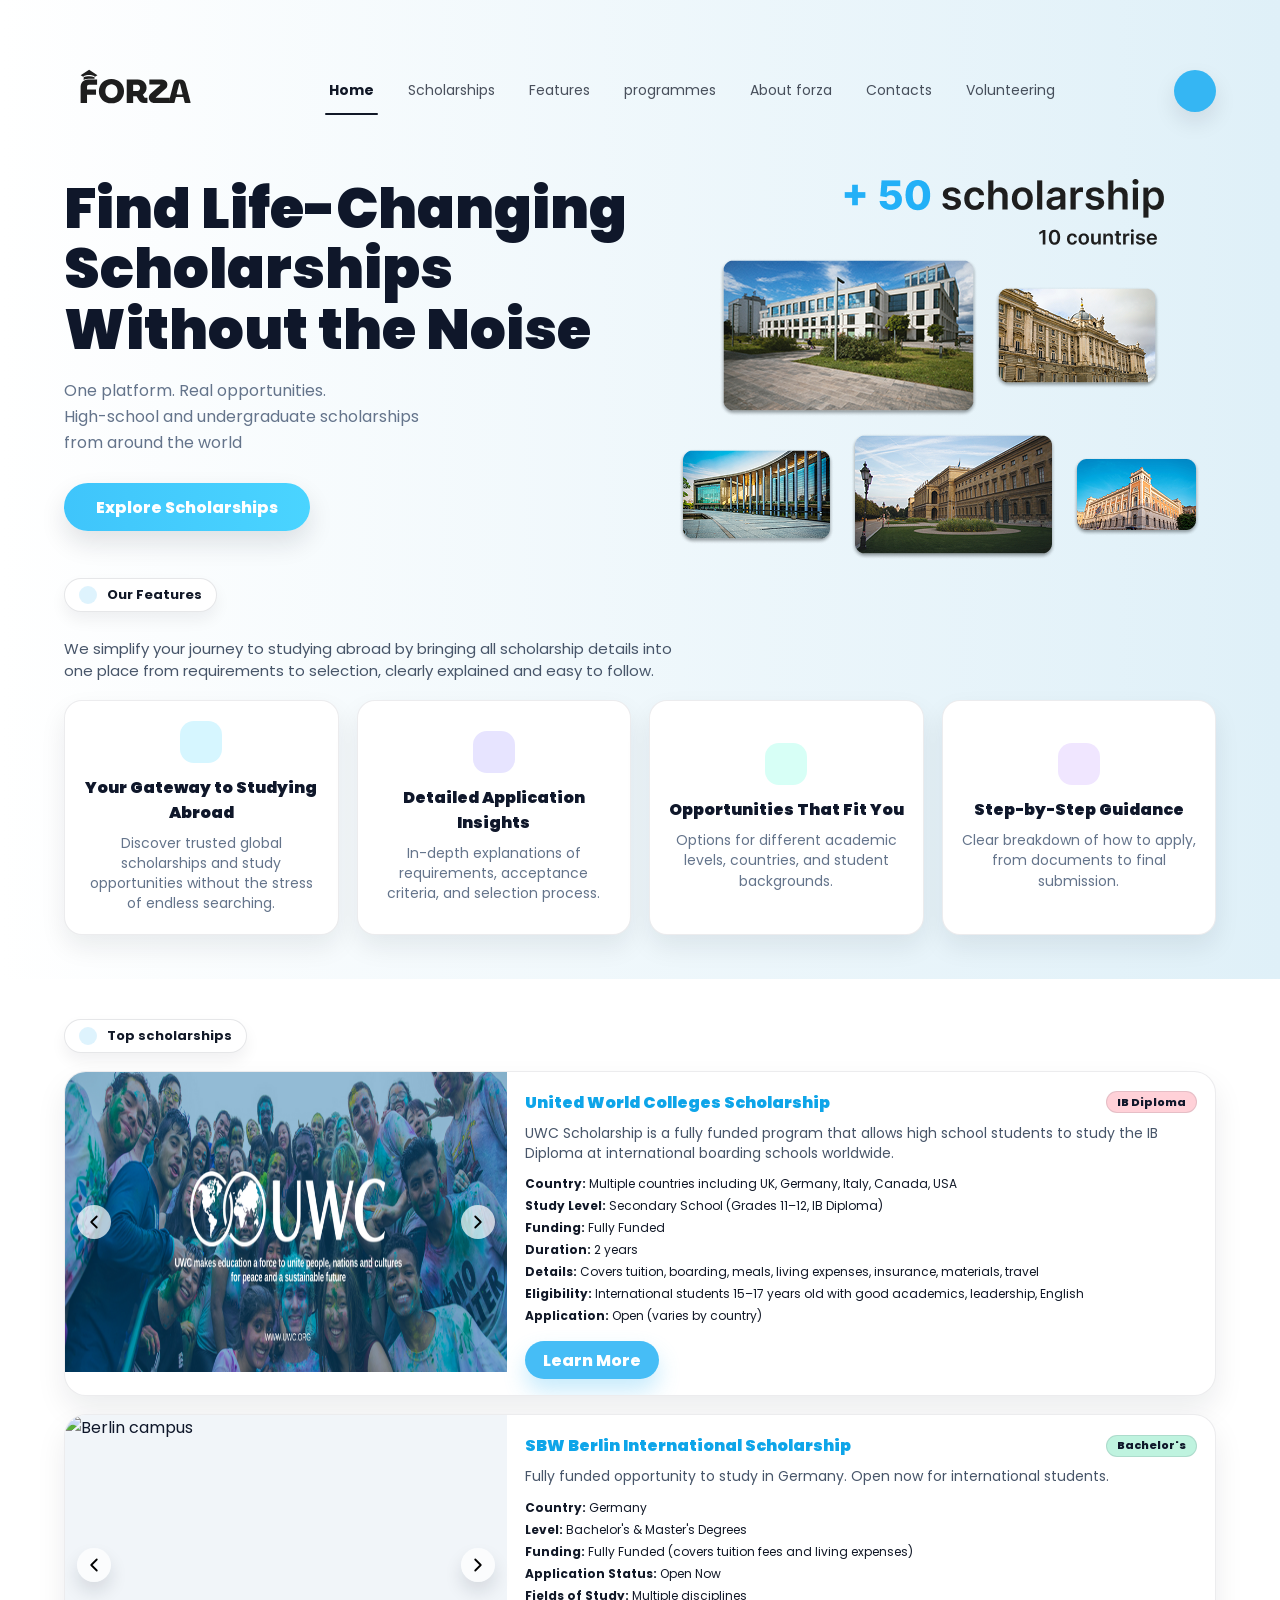
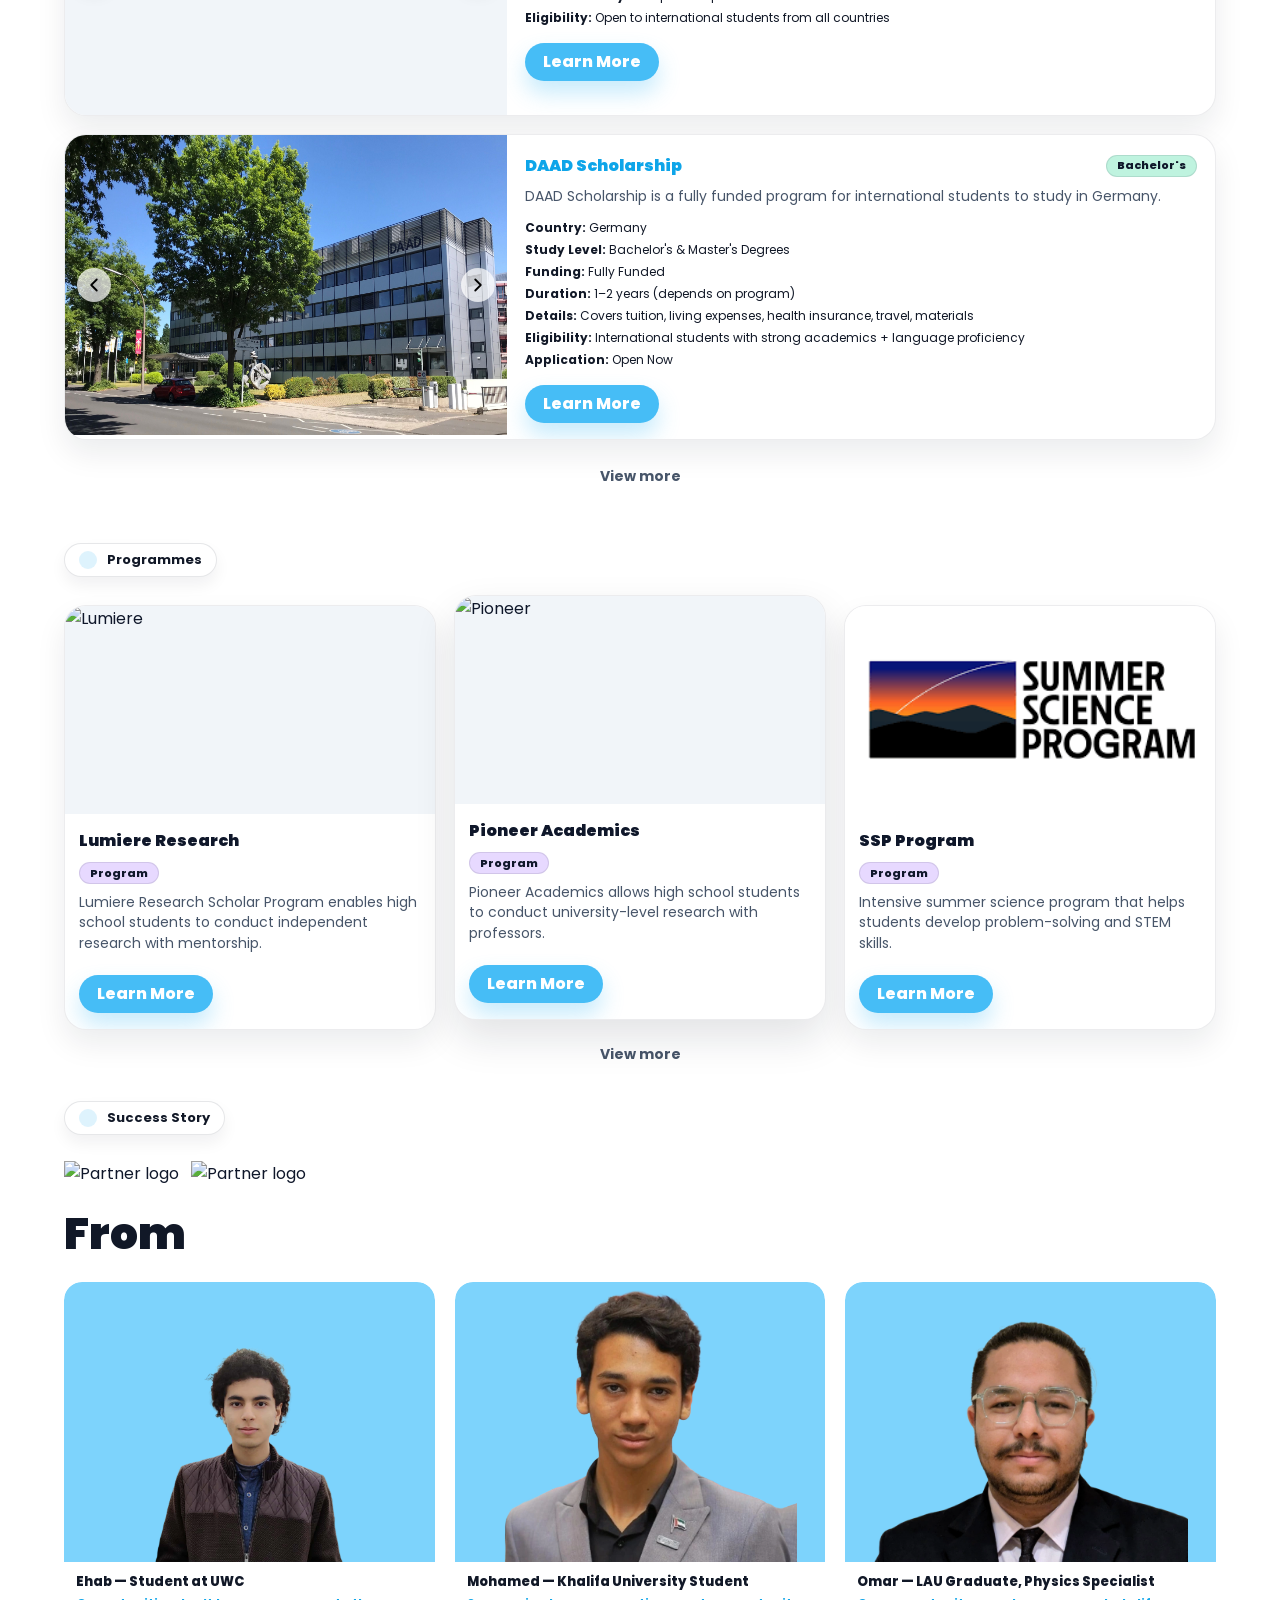
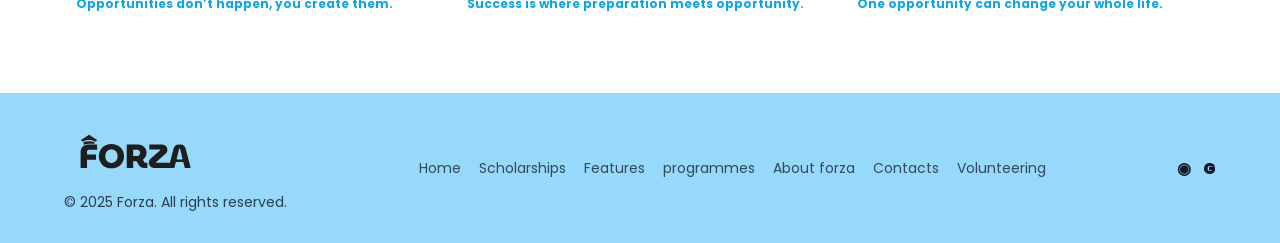
==== commit 22e8198e: "1.0.1" ====
--- a/index.html
+++ b/index.html
@@ -11,6 +11,7 @@
       rel="stylesheet"
     />
     <link rel="stylesheet" href="./css/style.css" />
+    <link rel="stylesheet" href="/css/responsive.css">
     <script
       src="https://code.iconify.design/2/2.2.1/iconify.min.js"
       defer
@@ -470,8 +471,11 @@
     <footer class="footer">
       <div class="footer-inner">
         <div class="footer-left">
-          <div class="brand-logo">FORZA</div>
-          <a class="footer-team" href="team.html">Team</a>
+          <div class="brand">
+            <a class="brand-logo" href="index.html" aria-label="FORZA home">
+              <img src="assets/logo.svg" alt="FORZA" />
+            </a>
+          </div>
           <div class="copy">© 2025 Forza. All rights reserved.</div>
         </div>
 
--- a/css/style.css
+++ b/css/style.css
@@ -384,7 +384,7 @@
 .wide-media img{
   width:100%;
   height:100%;
-  object-fit:cover;
+  /* object-fit:cover; */
   display:block;
 }
 
@@ -495,13 +495,13 @@
   box-shadow: 0 18px 40px rgba(15,23,42,.12);
 }
 .program-img{
-  height: 160px;
+  height: 13em;
   background:#f1f5f9;
 }
 .program-img img{
   width:100%;
   height:100%;
-  object-fit:cover;
+  /* object-fit: fill; */
   display:block;
 }
 .program-body{
@@ -608,7 +608,7 @@
 }
 .footer-team:hover{ opacity: 1; }
 .footer-left .copy{
-  font-size: 12px;
+  font-size: 14px;
   color:#111827;
   opacity:.8;
   margin: 0;
@@ -637,11 +637,10 @@
 }
 
 /* Responsive */
-@media (max-width: 1100px){
+@media (max-width: 980px){
   .feature-grid{ grid-template-columns: repeat(2, 1fr); }
   .program-row{ grid-template-columns: 1fr; }
   .success-grid{ grid-template-columns: 1fr; }
-  .wide-card{ grid-template-columns: 1fr; }
   .wide-media{ height: 210px; }
 }
 
--- a/css/responsive.css
+++ b/css/responsive.css
@@ -0,0 +1,76 @@
+@media (max-width: 980px) {
+  .hero-grid {
+    display: flex;
+    flex-direction: column;
+    justify-content: center;
+    align-items: center;
+    text-align: center;
+  }
+  .hero-right {
+    height: 200px;
+  }
+  .collage {
+    width: 100%;
+    max-width: 420px;
+    grid-template-columns: repeat(3, 1fr);
+    grid-template-rows: 80px 80px;
+  }
+  .big-card {
+    grid-template-columns: 1fr;
+  }
+  .big-card .content {
+    padding: 12px 16px 16px;
+  }
+  .feature-grid {
+    grid-template-columns: repeat(2, 1fr);
+  }
+  .filter-grid {
+    grid-template-columns: 1fr;
+  }
+  .nav-links {
+    gap: 16px;
+  }
+  .wide-card {
+    grid-template-columns: inherit;
+  }
+}
+
+@media (max-width: 640px) {
+  .nav {
+    gap: 10px;
+  }
+  .nav-links {
+    display: none;
+  }
+  .hero h1 {
+    font-size: 28px;
+  }
+  .hero-right {
+    height: 210px;
+  }
+  .collage {
+    grid-template-columns: repeat(2, 1fr);
+    grid-template-rows: 80px 80px;
+  }
+  /* .feature-grid{ grid-template-columns: 1fr; } */
+  .article-hero img {
+    height: 200px;
+  }
+  .article .two-col {
+    grid-template-columns: 1fr;
+  }
+  .footer-inner {
+    display: flex;
+    justify-content: center;
+    align-items: center;
+    text-align: center;
+    flex-direction: column;
+  }
+  .footer-links {
+    display: flex;
+    justify-content: center;
+    align-items: center;
+    text-align: center;
+    flex-wrap: wrap;
+  }
+}
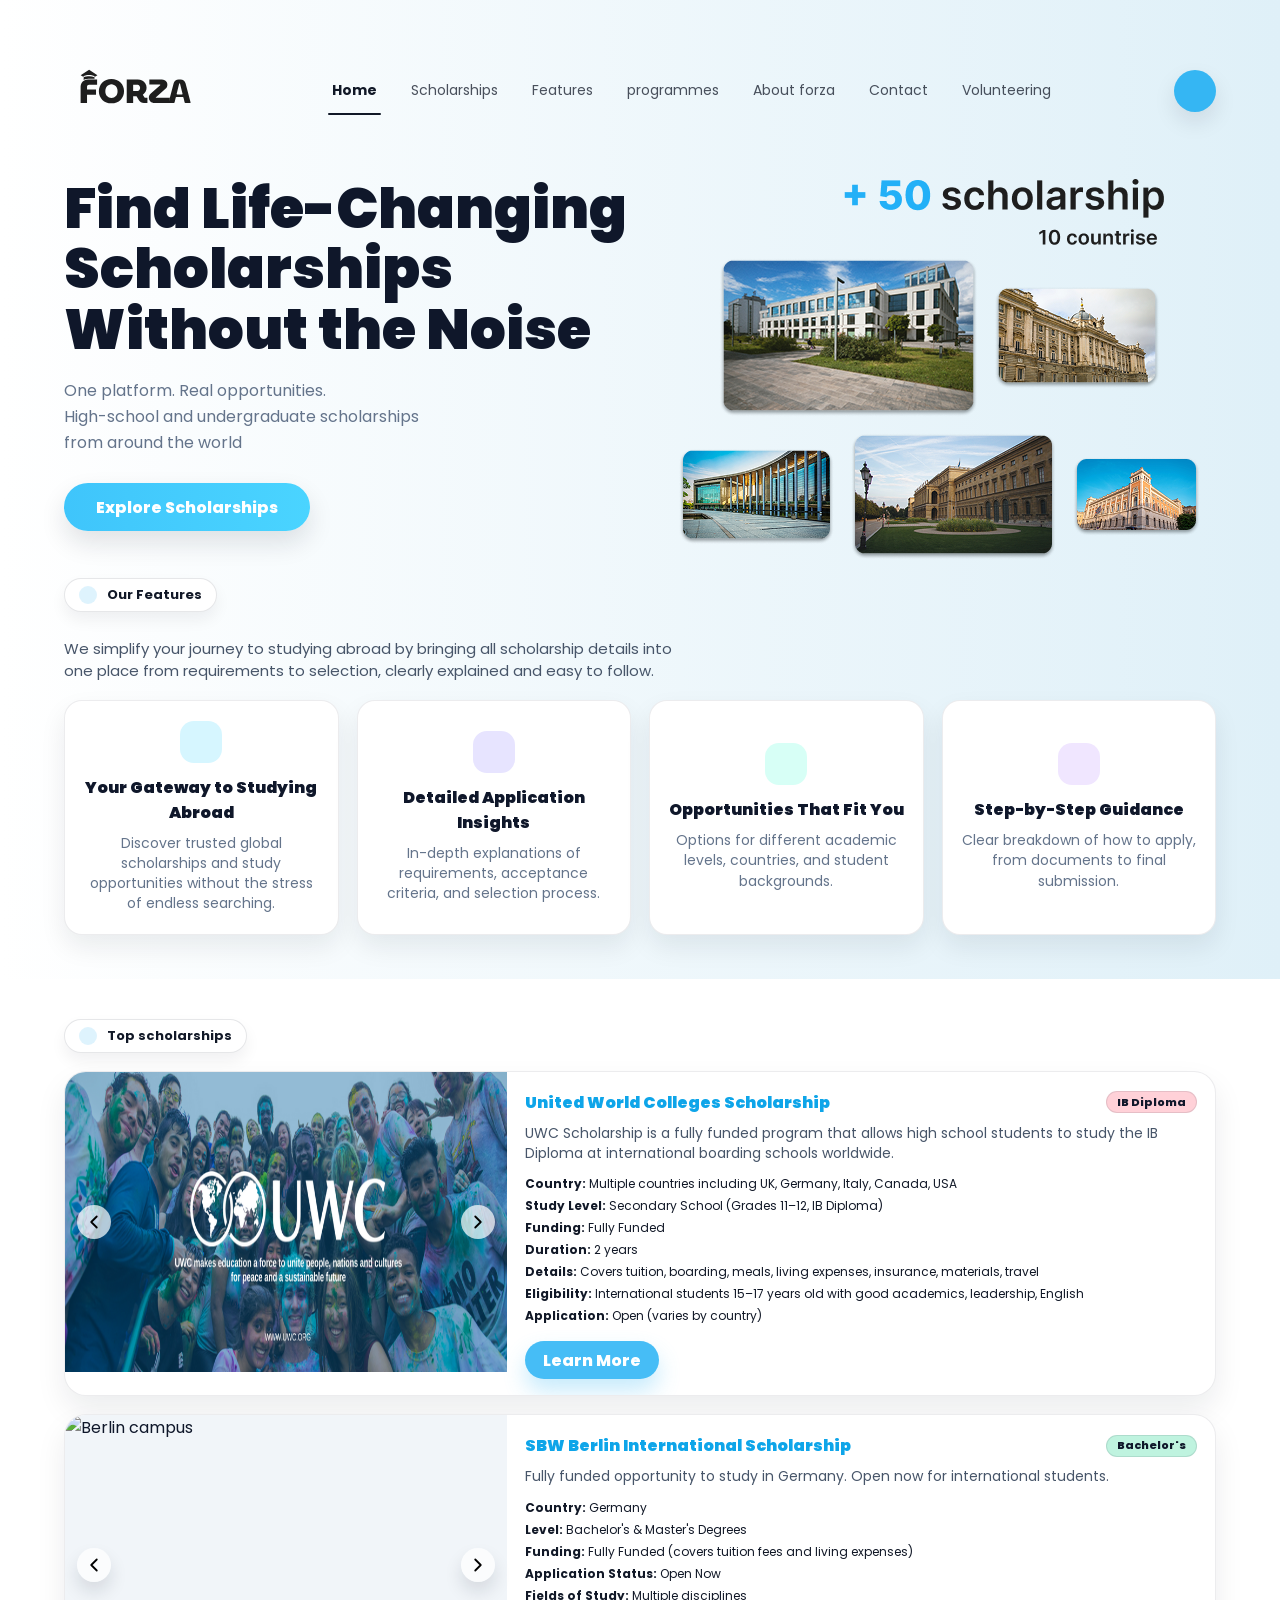
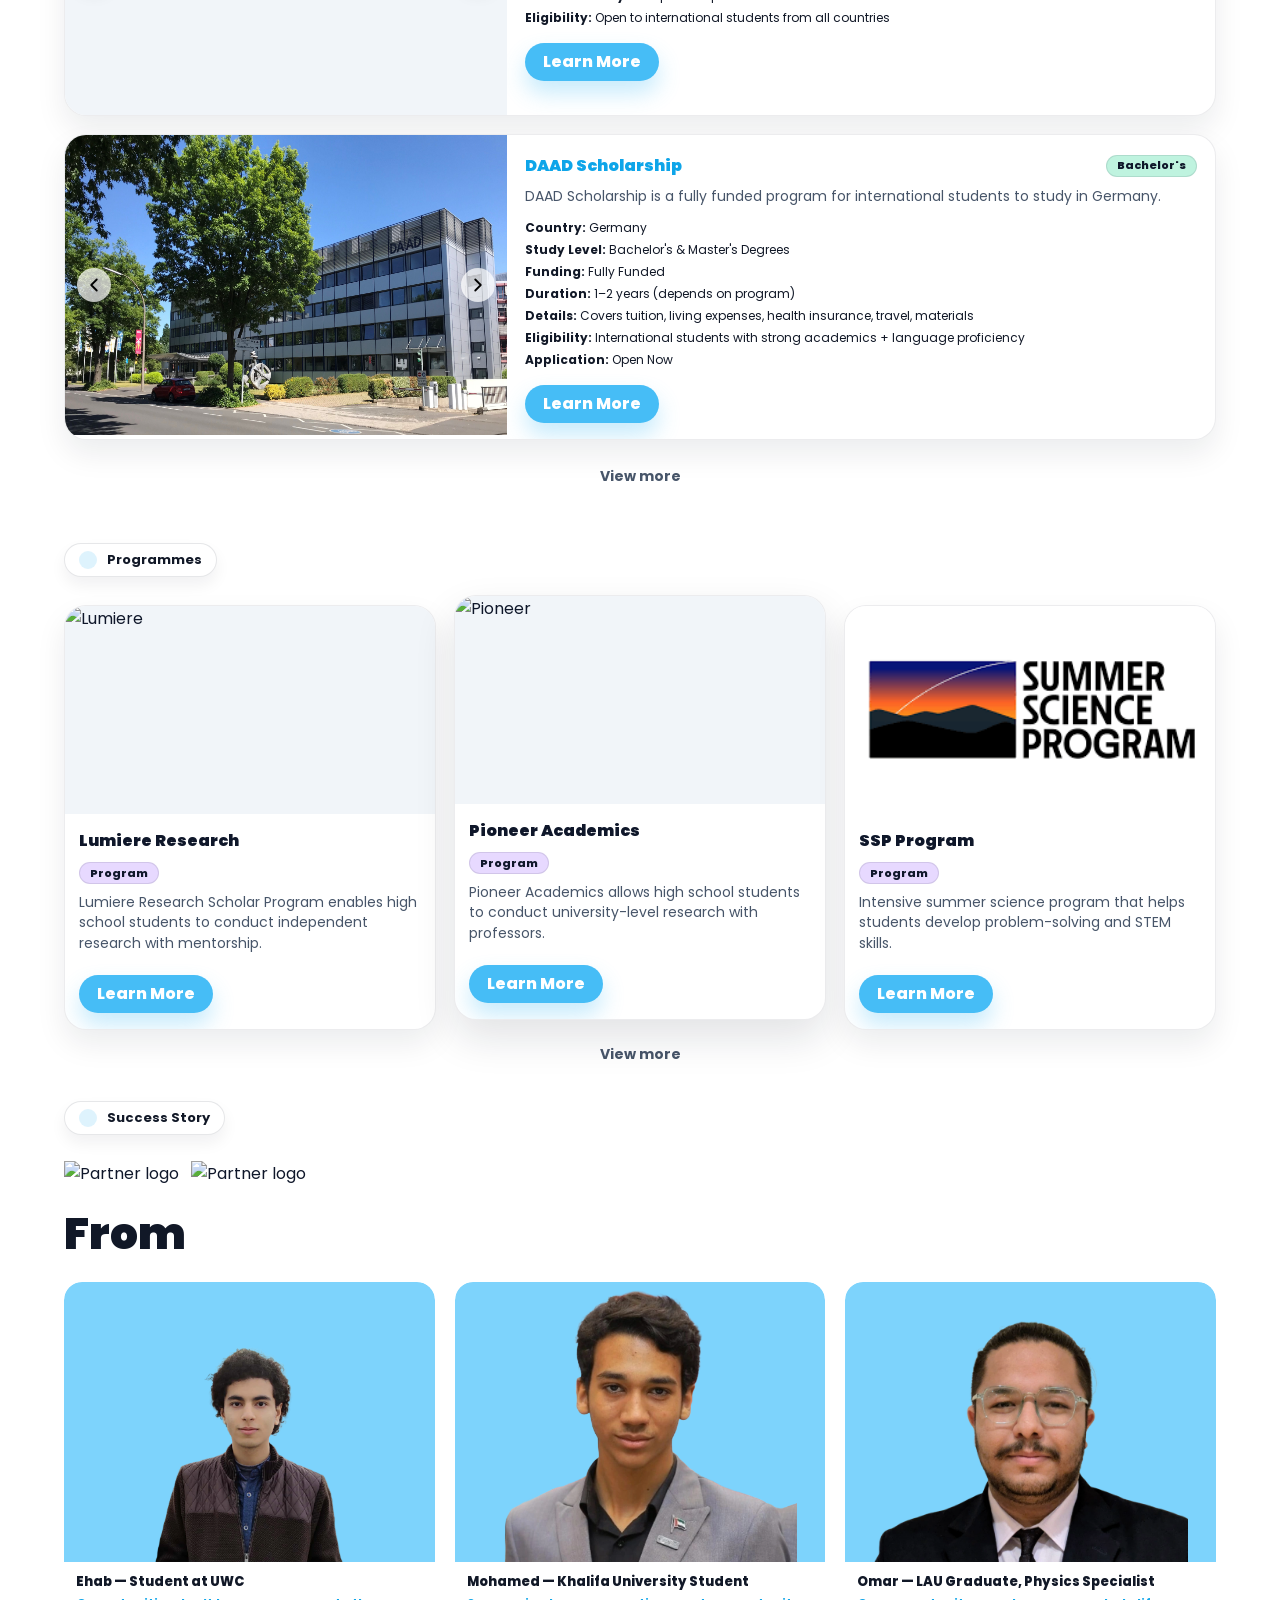
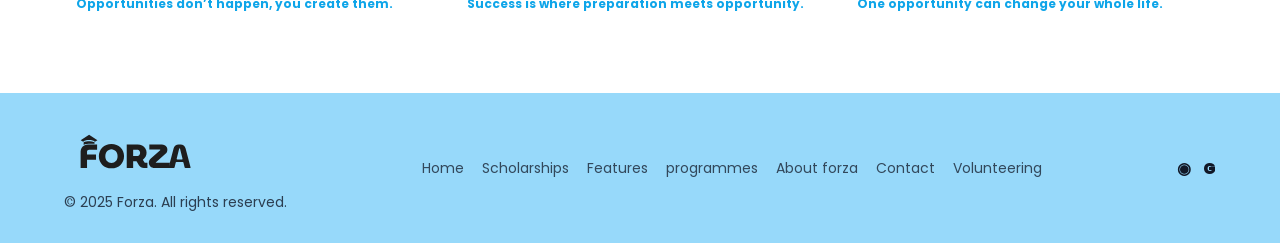
==== commit b7609373: "1.0.2" ====
--- a/index.html
+++ b/index.html
@@ -32,10 +32,10 @@
             <a class="active" href="#">Home</a>
             <a href="/sites/scholarships.html">Scholarships</a>
             <a href="#features">Features</a>
-            <a href="programmes.html">programmes</a>
+            <a href="./sites/programmes.html">programmes</a>
             <a href="#about">About forza</a>
-            <a href="#contacts">Contacts</a>
-            <a href="volunteering.html">Volunteering</a>
+            <a href="#contact">Contact</a>
+            <a href="./sites/volunteering.html">Volunteering</a>
           </nav>
 
           <div class="nav-actions">
@@ -481,12 +481,12 @@
 
         <nav class="footer-links">
           <a href="#">Home</a>
-          <a href="scholarships.html">Scholarships</a>
+          <a href="./sites/scholarships.html">Scholarships</a>
           <a href="#features">Features</a>
-          <a href="programmes.html">programmes</a>
+          <a href="./sites/programmes.html">programmes</a>
           <a href="#about">About forza</a>
-          <a href="#contacts">Contacts</a>
-          <a href="volunteering.html">Volunteering</a>
+          <a href="#contact">Contact</a>
+          <a href="./sites/volunteering.html">Volunteering</a>
         </nav>
 
         <div class="footer-icons">
--- a/css/style.css
+++ b/css/style.css
@@ -1,29 +1,32 @@
 /* style.css */
-:root{
-  --hero-bg: #dff0f8;          /* background زي الصورة */
+:root {
+  --hero-bg: #dff0f8; /* background زي الصورة */
   --text: #0f172a;
   --muted: #475569;
   --primary: #46bdf6;
   --shadow: 0 12px 26px rgba(15, 23, 42, 0.12);
-  --shadow-soft: 0 10px 22px rgba(15, 23, 42, 0.10);
-}
-
-*{ box-sizing: border-box; }
-
-body{
-  margin:0;
-  font-family: 'Poppins', Arial, sans-serif;
+  --shadow-soft: 0 10px 22px rgba(15, 23, 42, 0.1);
+}
+
+* {
+  box-sizing: border-box;
+  scroll-behavior: smooth;
+}
+
+body {
+  margin: 0;
+  font-family: "Poppins", Arial, sans-serif;
   color: var(--text);
 }
 
 /* Full width hero */
-.hero{
+.hero {
   /* gradient from white to light blue like screenshot */
   background: linear-gradient(90deg, #ffffff 0%, #dff0f8 100%);
   padding-bottom: 28px;
 }
 
-.hero-inner{
+.hero-inner {
   width: 100%;
   padding-left: clamp(24px, 5vw, 64px);
   padding-right: clamp(24px, 5vw, 64px);
@@ -31,65 +34,66 @@
 }
 
 /* NAV */
-.nav{
-  display:flex;
-  align-items:center;
-  justify-content:space-between;
+.nav {
+  display: flex;
+  align-items: center;
+  justify-content: space-between;
   gap: 18px;
 }
 
-.brand-logo{
+.brand-logo {
   display: inline-flex;
   align-items: center;
   gap: 10px;
   text-decoration: none;
 }
-.brand-logo img{
+.brand-logo img {
   display: block;
   width: auto;
 }
 
-.nav-links{
-  display:flex;
+.nav-links {
+  display: flex;
   gap: 26px;
-  align-items:center;
+  align-items: center;
   font-size: 14px;
 }
 
-.nav-links a{
-  text-decoration:none;
-  color:#111827;
-  opacity:.75;
-  position:relative;
+.nav-links a {
+  text-decoration: none;
+  color: #111827;
+  opacity: 0.75;
+  position: relative;
   padding: 8px 4px;
   transition: opacity 0.2s;
 }
-.nav-links a:hover{
+.nav-links a:hover {
   opacity: 1;
 }
 
-.nav-links a.active{
+.nav-links a.active {
   opacity: 1;
   font-weight: 700;
 }
 
-.nav-links a.active::after{
-  content:"";
-  position:absolute;
-  left:0; right:0;
-  height:2px;
-  bottom:-6px;
-  background:#111827;
-  border-radius: 999px;
-}
-
-.nav-actions{
-  display:flex;
-  align-items:center;
+.nav-links a.active::after {
+  content: "";
+  position: absolute;
+  left: 0;
+  right: 0;
+  height: 2px;
+  bottom: -6px;
+  background: #111827;
+  border-radius: 999px;
+}
+
+.nav-actions {
+  display: flex;
+  align-items: center;
   gap: 12px;
 }
 
-.lang-btn{
+.lang-btn {
   width: 42px;
   height: 42px;
   border-radius: 999px;
@@ -98,206 +102,244 @@
   color: white;
   font-weight: 800;
   box-shadow: var(--shadow-soft);
-  cursor:pointer;
+  cursor: pointer;
   display: inline-flex;
   align-items: center;
   justify-content: center;
 }
-.lang-btn img{
+.lang-btn img {
   width: 18px;
   height: 18px;
   color: #fff;
 }
 
 /* HERO GRID */
-.hero-grid{
-  display:grid;
+.hero-grid {
+  display: grid;
   grid-template-columns: 1.05fr 1fr;
   gap: 18px;
-  align-items:start;
+  align-items: start;
   padding-top: 56px;
 }
 
 /* LEFT */
-.hero-left h1{
+.hero-left h1 {
   font-size: 48px;
   line-height: 1.08;
   margin: 0 0 18px 0;
   font-weight: 900;
 }
 
-.hero-sub{
+.hero-sub {
   margin: 0 0 28px 0;
   color: #64748b;
   line-height: 1.4;
   font-size: 15px;
 }
 
-.cta{
-  display:inline-flex;
-  align-items:center;
-  justify-content:center;
+.cta {
+  display: inline-flex;
+  align-items: center;
+  justify-content: center;
   height: 48px;
   padding: 0 28px;
   border-radius: 999px;
   background: linear-gradient(90deg, #3fc5fb 0%, #4ad4ff 100%);
   color: white;
   font-weight: 800;
-  text-decoration:none;
+  text-decoration: none;
   box-shadow: var(--shadow);
-  transition: transform 0.2s, box-shadow 0.2s;
-}
-.cta:hover{
+  transition:
+    transform 0.2s,
+    box-shadow 0.2s;
+}
+.cta:hover {
   transform: translateY(-2px);
-  box-shadow: 0 16px 36px rgba(15,23,42,.15);
+  box-shadow: 0 16px 36px rgba(15, 23, 42, 0.15);
 }
 
 /* RIGHT */
-.hero-right{
+.hero-right {
   position: relative;
   min-height: 330px;
   display: flex;
   justify-content: center;
 }
 
-.hero-metrics{
-  position:absolute;
+.hero-metrics {
+  position: absolute;
   right: 0;
   top: 2px;
-  text-align:right;
-}
-
-.metric-line{
+  text-align: right;
+}
+
+.metric-line {
   font-size: 32px;
   font-weight: 900;
-  display:flex;
+  display: flex;
   gap: 6px;
-  justify-content:flex-end;
-  align-items:baseline;
-}
-.metric-line .label{
+  justify-content: flex-end;
+  align-items: baseline;
+}
+.metric-line .label {
   font-size: 18px;
   font-weight: 600;
   opacity: 0.9;
 }
 
-.metric-line .plus{ color: #34b6f3; }
-.metric-line .label{ color:#111827; }
-
-.hero-metrics .small{
+.metric-line .plus {
+  color: #34b6f3;
+}
+.metric-line .label {
+  color: #111827;
+}
+
+.hero-metrics .small {
   margin-top: 4px;
   font-size: 12px;
-  color:#111827;
+  color: #111827;
   font-weight: 600;
   opacity: 0.9;
 }
 
 /* Collage: 2 tiles فوق + 3 تحت */
-.collage{
+.collage {
   position: absolute;
   right: 0;
   top: 72px;
   width: 580px;
-  display:grid;
+  display: grid;
   grid-template-columns: 1.5fr 1fr 1fr;
   grid-template-rows: 100px 100px;
   gap: 14px;
 }
 
-.tile{
+.tile {
   border-radius: 14px;
-  overflow:hidden;
-  background:#fff;
+  overflow: hidden;
+  background: #fff;
   box-shadow: var(--shadow-soft);
 }
 
-.tile img{
-  width:100%;
-  height:100%;
+.tile img {
+  width: 100%;
+  height: 100%;
   object-fit: cover;
-  display:block;
+  display: block;
 }
 
 /* placement like screenshot */
-.tile-1{ grid-column: 1 / 3; grid-row: 1; }
-.tile-2{ grid-column: 3; grid-row: 1; }
-.tile-3{ grid-column: 1; grid-row: 2; }
-.tile-4{ grid-column: 2 / 3; grid-row: 2; }
-.tile-5{ grid-column: 3; grid-row: 2; }
-
-.help-fab{
-  position:absolute;
+.tile-1 {
+  grid-column: 1 / 3;
+  grid-row: 1;
+}
+.tile-2 {
+  grid-column: 3;
+  grid-row: 1;
+}
+.tile-3 {
+  grid-column: 1;
+  grid-row: 2;
+}
+.tile-4 {
+  grid-column: 2 / 3;
+  grid-row: 2;
+}
+.tile-5 {
+  grid-column: 3;
+  grid-row: 2;
+}
+
+.help-fab {
+  position: absolute;
   right: 10px;
   bottom: 10px;
   width: 44px;
   height: 44px;
   border-radius: 999px;
-  border:none;
-  background: rgba(53,182,243,.25);
-  color:#0f172a;
+  border: none;
+  background: rgba(53, 182, 243, 0.25);
+  color: #0f172a;
   font-weight: 900;
-  cursor:pointer;
-  display:flex;
-  align-items:center;
-  justify-content:center;
-}
-.help-fab img{
+  cursor: pointer;
+  display: flex;
+  align-items: center;
+  justify-content: center;
+}
+.help-fab img {
   width: 18px;
   height: 18px;
   color: #0f172a;
 }
 
 /* Responsive */
-@media (max-width: 980px){
-  .hero-grid{ grid-template-columns: 1fr; }
-  .hero-right{ min-height: 280px; }
-  .collage{ position:relative; top: 18px; width: 100%; max-width: 520px; }
-  .hero-metrics{ position:relative; text-align:left; right:auto; }
-  .metric-line{ justify-content:flex-start; }
-  .nav-links{ display:none; } /* optional: hide links on small screens */
+@media (max-width: 980px) {
+  .hero-grid {
+    grid-template-columns: 1fr;
+  }
+  .hero-right {
+    min-height: 280px;
+  }
+  .collage {
+    position: relative;
+    top: 18px;
+    width: 100%;
+    max-width: 520px;
+  }
+  .hero-metrics {
+    position: relative;
+    text-align: left;
+    right: auto;
+  }
+  .metric-line {
+    justify-content: flex-start;
+  }
+  .nav-links {
+    display: none;
+  } /* optional: hide links on small screens */
 }
 /* ===== Page sections below hero ===== */
-.page{
+.page {
   background: #ffffff;
   padding: 22px clamp(24px, 5vw, 64px) 40px;
 }
 
 /* Pills */
-.pill-row{
+.pill-row {
   padding: 18px 0;
 }
 
-.pill{
-  display:inline-flex;
-  align-items:center;
+.pill {
+  display: inline-flex;
+  align-items: center;
   gap: 10px;
   height: 34px;
   padding: 0 14px;
   border-radius: 999px;
-  border: 1px solid rgba(15,23,42,.10);
+  border: 1px solid rgba(15, 23, 42, 0.1);
   background: #ffffff;
-  box-shadow: 0 8px 16px rgba(15,23,42,.06);
+  box-shadow: 0 8px 16px rgba(15, 23, 42, 0.06);
   font-size: 13px;
   font-weight: 700;
-  color:#111827;
-}
-.pill-dot{
+  color: #111827;
+}
+.pill-dot {
   width: 18px;
   height: 18px;
-  display:inline-flex;
-  align-items:center;
-  justify-content:center;
-  border-radius: 999px;
-  background: rgba(70,189,246,.18);
-}
-.pill-dot .iconify{
+  display: inline-flex;
+  align-items: center;
+  justify-content: center;
+  border-radius: 999px;
+  background: rgba(70, 189, 246, 0.18);
+}
+.pill-dot .iconify {
   width: 20px;
   height: 20px;
-  color: #23B0F7;
+  color: #23b0f7;
 }
 
 /* Section intro under features pill (in hero) */
-.section-intro{
+.section-intro {
   margin: 8px 0 18px;
   color: #475569;
   line-height: 1.45;
@@ -305,343 +347,377 @@
 }
 
 /* Feature cards */
-.feature-grid{
-  display:grid;
+.feature-grid {
+  display: grid;
   grid-template-columns: repeat(4, minmax(0, 1fr));
   gap: 18px;
   margin-top: 10px;
   padding-bottom: 16px;
 }
-.feature-card{
+.feature-card {
   background: #fff;
-    border: 1px solid rgba(15, 23, 42, .08);
-    border-radius: 18px;
-    padding: 18px 16px;
-    box-shadow: 0 12px 26px rgba(15, 23, 42, .08);
-    min-height: 150px;
-    display: flex;
-    flex-direction: column;
-    text-align: center;
-    justify-content: center;
-    align-items: center;
-}
-.feature-ic{
+  border: 1px solid rgba(15, 23, 42, 0.08);
+  border-radius: 18px;
+  padding: 18px 16px;
+  box-shadow: 0 12px 26px rgba(15, 23, 42, 0.08);
+  min-height: 150px;
+  display: flex;
+  flex-direction: column;
+  text-align: center;
+  justify-content: center;
+  align-items: center;
+}
+.feature-ic {
   width: 42px;
   height: 42px;
   border-radius: 14px;
-  display:flex;
-  align-items:center;
-  justify-content:center;
+  display: flex;
+  align-items: center;
+  justify-content: center;
   margin-bottom: 12px;
 }
-.feature-ic .iconify{
+.feature-ic .iconify {
   width: 20px;
   height: 20px;
 }
 
-.feature-ic--blue{ background: #D6F6FF; color: #0C6EBD; }
-.feature-ic--indigo{ background: #E7E4FF; color: #4338CA; }
-.feature-ic--teal{ background: #D7FFF6; color: #0D9488; }
-.feature-ic--purple{ background: #F0E6FF; color: #7C3AED; }
-
-.feature-card h3{
+.feature-ic--blue {
+  background: #d6f6ff;
+  color: #0c6ebd;
+}
+.feature-ic--indigo {
+  background: #e7e4ff;
+  color: #4338ca;
+}
+.feature-ic--teal {
+  background: #d7fff6;
+  color: #0d9488;
+}
+.feature-ic--purple {
+  background: #f0e6ff;
+  color: #7c3aed;
+}
+
+.feature-card h3 {
   margin: 0 0 8px;
   font-size: 14px;
   font-weight: 900;
 }
-.feature-card p{
+.feature-card p {
   margin: 0;
-  color:#64748b;
+  color: #64748b;
   font-size: 12px;
   line-height: 1.45;
 }
 
 /* Scholarships list (wide cards) */
-.list-stack{
-  display:flex;
-  flex-direction:column;
+.list-stack {
+  display: flex;
+  flex-direction: column;
   gap: 18px;
   padding-bottom: 20px;
 }
 
-.wide-card{
-  background:#fff;
-  border: 1px solid rgba(15,23,42,.08);
+.wide-card {
+  background: #fff;
+  border: 1px solid rgba(15, 23, 42, 0.08);
   border-radius: 22px;
-  display:grid;
+  display: grid;
   grid-template-columns: 340px 1fr;
-  overflow:hidden;
-  box-shadow: 0 14px 30px rgba(15,23,42,.08);
-  align-items:start;
-}
-
-.wide-media{
-  position:relative;
-  background:#f1f5f9;
+  overflow: hidden;
+  box-shadow: 0 14px 30px rgba(15, 23, 42, 0.08);
+  align-items: start;
+}
+
+.wide-media {
+  position: relative;
+  background: #f1f5f9;
   height: 280px;
   min-width: 340px;
 }
-.wide-media img{
-  width:100%;
-  height:100%;
+.wide-media img {
+  width: 100%;
+  height: 100%;
   /* object-fit:cover; */
-  display:block;
-}
-
-.nav-arrow{
-  position:absolute;
-  top:50%;
+  display: block;
+}
+
+.nav-arrow {
+  position: absolute;
+  top: 50%;
   transform: translateY(-50%);
   width: 34px;
   height: 34px;
   border-radius: 999px;
-  border:none;
-  background: rgba(255,255,255,.7);
-  box-shadow: 0 10px 18px rgba(15,23,42,.12);
+  border: none;
+  background: rgba(255, 255, 255, 0.7);
+  box-shadow: 0 10px 18px rgba(15, 23, 42, 0.12);
   font-size: 20px;
-  cursor:pointer;
-}
-.nav-arrow.left{ left: 12px; }
-.nav-arrow.right{ right: 12px; }
-
-.wide-body{
+  cursor: pointer;
+}
+.nav-arrow.left {
+  left: 12px;
+}
+.nav-arrow.right {
+  right: 12px;
+}
+
+.wide-body {
   padding: 18px 18px 16px;
 }
 
-.wide-top{
-  display:flex;
-  align-items:center;
-  justify-content:space-between;
+.wide-top {
+  display: flex;
+  align-items: center;
+  justify-content: space-between;
   gap: 10px;
 }
-.wide-title{
-  margin:0;
+.wide-title {
+  margin: 0;
   font-size: 16px;
   font-weight: 900;
-  color:#0ea5e9;
-}
-.wide-desc{
+  color: #0ea5e9;
+}
+.wide-desc {
   margin: 8px 0 12px;
-  color:#475569;
+  color: #475569;
   font-size: 13px;
   line-height: 1.45;
 }
-.wide-meta p{
+.wide-meta p {
   margin: 4px 0;
   font-size: 12px;
-  color:#111827;
-}
-.wide-meta b{ color:#111827; }
-
-.tag{
-  display:inline-flex;
-  align-items:center;
+  color: #111827;
+}
+.wide-meta b {
+  color: #111827;
+}
+
+.tag {
+  display: inline-flex;
+  align-items: center;
   height: 22px;
   padding: 0 10px;
   border-radius: 999px;
   font-size: 11px;
   font-weight: 800;
-  border: 1px solid rgba(15,23,42,.10);
-}
-.tag.pink{ background: #ffd1d8; }
-.tag.green{ background: #bff3df; }
-.tag.purple{ background: #e7d9ff; }
-
-.btn{
-  display:inline-flex;
-  align-items:center;
-  justify-content:center;
+  border: 1px solid rgba(15, 23, 42, 0.1);
+}
+.tag.pink {
+  background: #ffd1d8;
+}
+.tag.green {
+  background: #bff3df;
+}
+.tag.purple {
+  background: #e7d9ff;
+}
+
+.btn {
+  display: inline-flex;
+  align-items: center;
+  justify-content: center;
   height: 38px;
   padding: 0 18px;
   border-radius: 999px;
   background: #46bdf6;
-  color:#fff;
-  text-decoration:none;
+  color: #fff;
+  text-decoration: none;
   font-weight: 800;
   margin-top: 12px;
-  box-shadow: 0 12px 22px rgba(70,189,246,.30);
-}
-
-.view-more-wrap{
-  display:flex;
-  justify-content:center;
+  box-shadow: 0 12px 22px rgba(70, 189, 246, 0.3);
+}
+
+.view-more-wrap {
+  display: flex;
+  justify-content: center;
   padding: 8px 0 18px;
 }
-.view-more{
-  color:#475569;
-  text-decoration:none;
+.view-more {
+  color: #475569;
+  text-decoration: none;
   font-size: 14px;
   font-weight: 700;
 }
 
 /* Programmes row */
-.program-row{
-  display:grid;
+.program-row {
+  display: grid;
   grid-template-columns: repeat(3, minmax(0, 1fr));
   gap: 18px;
   padding: 10px 0 6px;
 }
-.program-card{
+.program-card {
   border-radius: 22px;
-  border: 1px solid rgba(15,23,42,.08);
-  background:#fff;
-  box-shadow: 0 14px 30px rgba(15,23,42,.08);
-  overflow:hidden;
-  position:relative;
+  border: 1px solid rgba(15, 23, 42, 0.08);
+  background: #fff;
+  box-shadow: 0 14px 30px rgba(15, 23, 42, 0.08);
+  overflow: hidden;
+  position: relative;
   transform: translateY(0);
 }
-.program-card.active{
+.program-card.active {
   transform: translateY(-10px);
-  box-shadow: 0 18px 40px rgba(15,23,42,.12);
-}
-.program-img{
+  box-shadow: 0 18px 40px rgba(15, 23, 42, 0.12);
+}
+.program-img {
   height: 13em;
-  background:#f1f5f9;
-}
-.program-img img{
-  width:100%;
-  height:100%;
+  background: #f1f5f9;
+}
+.program-img img {
+  width: 100%;
+  height: 100%;
   /* object-fit: fill; */
-  display:block;
-}
-.program-body{
+  display: block;
+}
+.program-body {
   padding: 14px 14px 16px;
 }
-.program-body h4{
-  margin:0 0 6px;
+.program-body h4 {
+  margin: 0 0 6px;
   font-weight: 900;
-  color:#0f172a;
-}
-.program-body p{
+  color: #0f172a;
+}
+.program-body p {
   margin: 8px 0 10px;
-  color:#475569;
+  color: #475569;
   font-size: 12px;
   line-height: 1.45;
 }
 
 /* Success story */
-.success{
+.success {
   padding: 8px 0 30px;
 }
-.success-logos{
-  display:flex;
+.success-logos {
+  display: flex;
   gap: 12px;
-  align-items:center;
+  align-items: center;
   margin-bottom: 8px;
 }
-.success-logos img{
+.success-logos img {
   height: 32px;
   object-fit: contain;
 }
-.success-title{
+.success-title {
   margin: 4px 0 16px;
   font-size: 44px;
   font-weight: 900;
-  color:#111827;
-}
-.success-grid{
-  display:grid;
+  color: #111827;
+}
+.success-grid {
+  display: grid;
   grid-template-columns: repeat(3, minmax(0, 1fr));
   gap: 20px;
 }
-.person-card{
+.person-card {
   border-radius: 18px;
-  overflow:hidden;
-  background:#fff;
-}
-.person-photo{
+  overflow: hidden;
+  background: #fff;
+}
+.person-photo {
   background: #7dd3fc;
-    border-radius: 18px 18px 0 0;
-    padding: 18px;
-    padding-bottom: 0;
-    height: 280px;
-    display: flex;
-    align-items: flex-end;
-    justify-content: center;
-}
-.person-photo img{
+  border-radius: 18px 18px 0 0;
+  padding: 18px;
+  padding-bottom: 0;
+  height: 280px;
+  display: flex;
+  align-items: flex-end;
+  justify-content: center;
+}
+.person-photo img {
   height: 120%;
-  display:block;
-}
-.person-info{
+  display: block;
+}
+.person-info {
   padding: 12px 12px 12px;
   background: #fff;
 }
-.person-info h4{
+.person-info h4 {
   margin: 0 0 6px;
   font-size: 13px;
   font-weight: 800;
-  color:#111827;
+  color: #111827;
   line-height: 1.2;
 }
-.quote{
-  margin:0;
+.quote {
+  margin: 0;
   font-size: 12px;
-  color:#0ea5e9;
+  color: #0ea5e9;
   font-weight: 700;
   line-height: 1.3;
 }
 
 /* Footer */
-.footer{
+.footer {
   background: #97d9fa;
   padding: 22px clamp(24px, 5vw, 64px);
 }
-.footer-inner{
-  display:flex;
-  align-items:center;
-  justify-content:space-between;
+.footer-inner {
+  display: flex;
+  align-items: center;
+  justify-content: space-between;
   gap: 18px;
 }
 .footer-left {
-  display:flex;
-  flex-direction:column;
+  display: flex;
+  flex-direction: column;
   gap: 4px;
 }
-.footer-team{
+.footer-team {
   font-size: 12px;
-  color:#111827;
-  opacity:.75;
-  text-decoration:none;
-  margin-top:-2px;
+  color: #111827;
+  opacity: 0.75;
+  text-decoration: none;
+  margin-top: -2px;
   transition: opacity 0.2s;
 }
-.footer-team:hover{ opacity: 1; }
-.footer-left .copy{
+.footer-team:hover {
+  opacity: 1;
+}
+.footer-left .copy {
   font-size: 14px;
-  color:#111827;
-  opacity:.8;
+  color: #111827;
+  opacity: 0.8;
   margin: 0;
 }
-.footer-links{
-  display:flex;
+.footer-links {
+  display: flex;
   gap: 18px;
   font-size: 13px;
   margin: 0;
   list-style: none;
 }
-.footer-links a{
-  text-decoration:none;
-  color:#111827;
-  opacity:.75;
+.footer-links a {
+  text-decoration: none;
+  color: #111827;
+  opacity: 0.75;
   transition: opacity 0.2s;
 }
-.footer-links a:hover{
+.footer-links a:hover {
   opacity: 1;
 }
-.footer-icons{
-  display:flex;
+.footer-icons {
+  display: flex;
   gap: 12px;
   font-weight: 900;
-  color:#111827;
+  color: #111827;
 }
 
 /* Responsive */
-@media (max-width: 980px){
-  .feature-grid{ grid-template-columns: repeat(2, 1fr); }
-  .program-row{ grid-template-columns: 1fr; }
-  .success-grid{ grid-template-columns: 1fr; }
-  .wide-media{ height: 210px; }
+@media (max-width: 980px) {
+  .feature-grid {
+    grid-template-columns: repeat(2, 1fr);
+  }
+  .program-row {
+    grid-template-columns: 1fr;
+  }
+  .success-grid {
+    grid-template-columns: 1fr;
+  }
+  .wide-media {
+    height: 210px;
+  }
 }
 
 /* Adjustments for 1:1 design matching */
